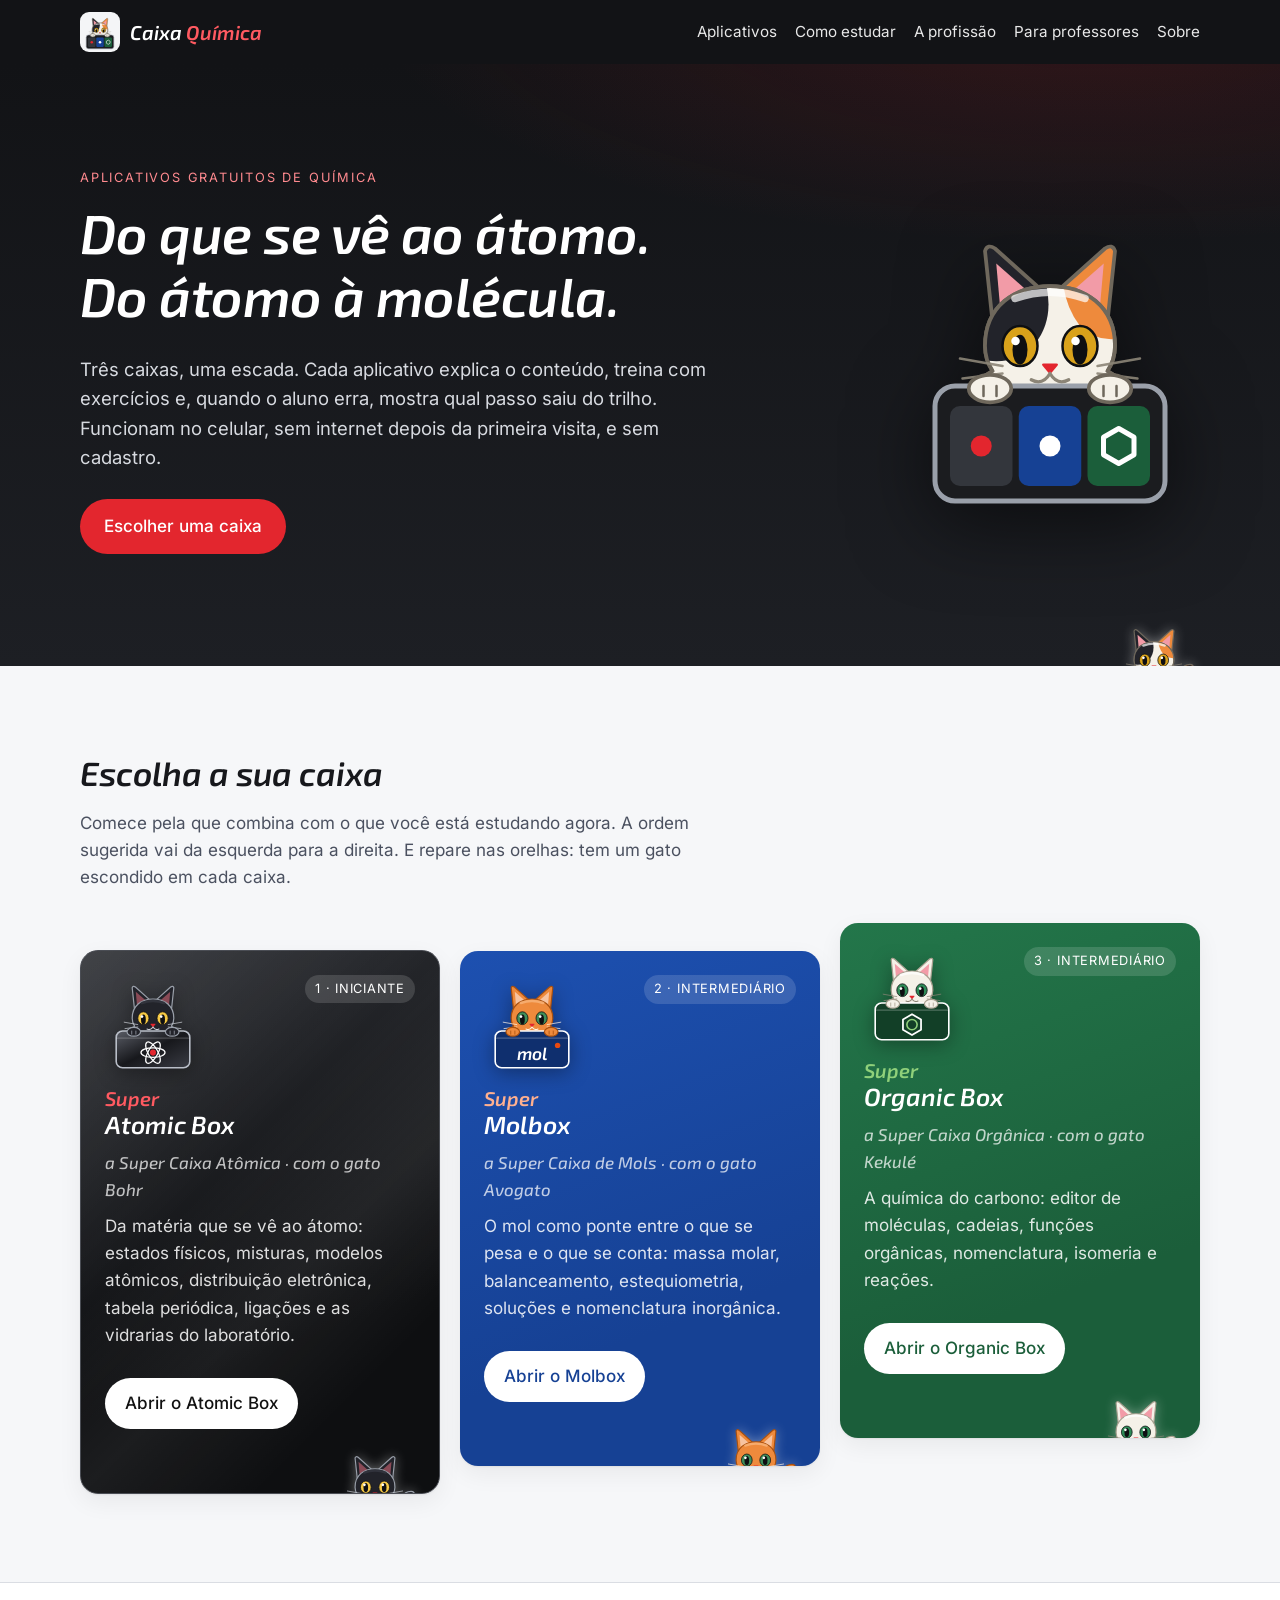
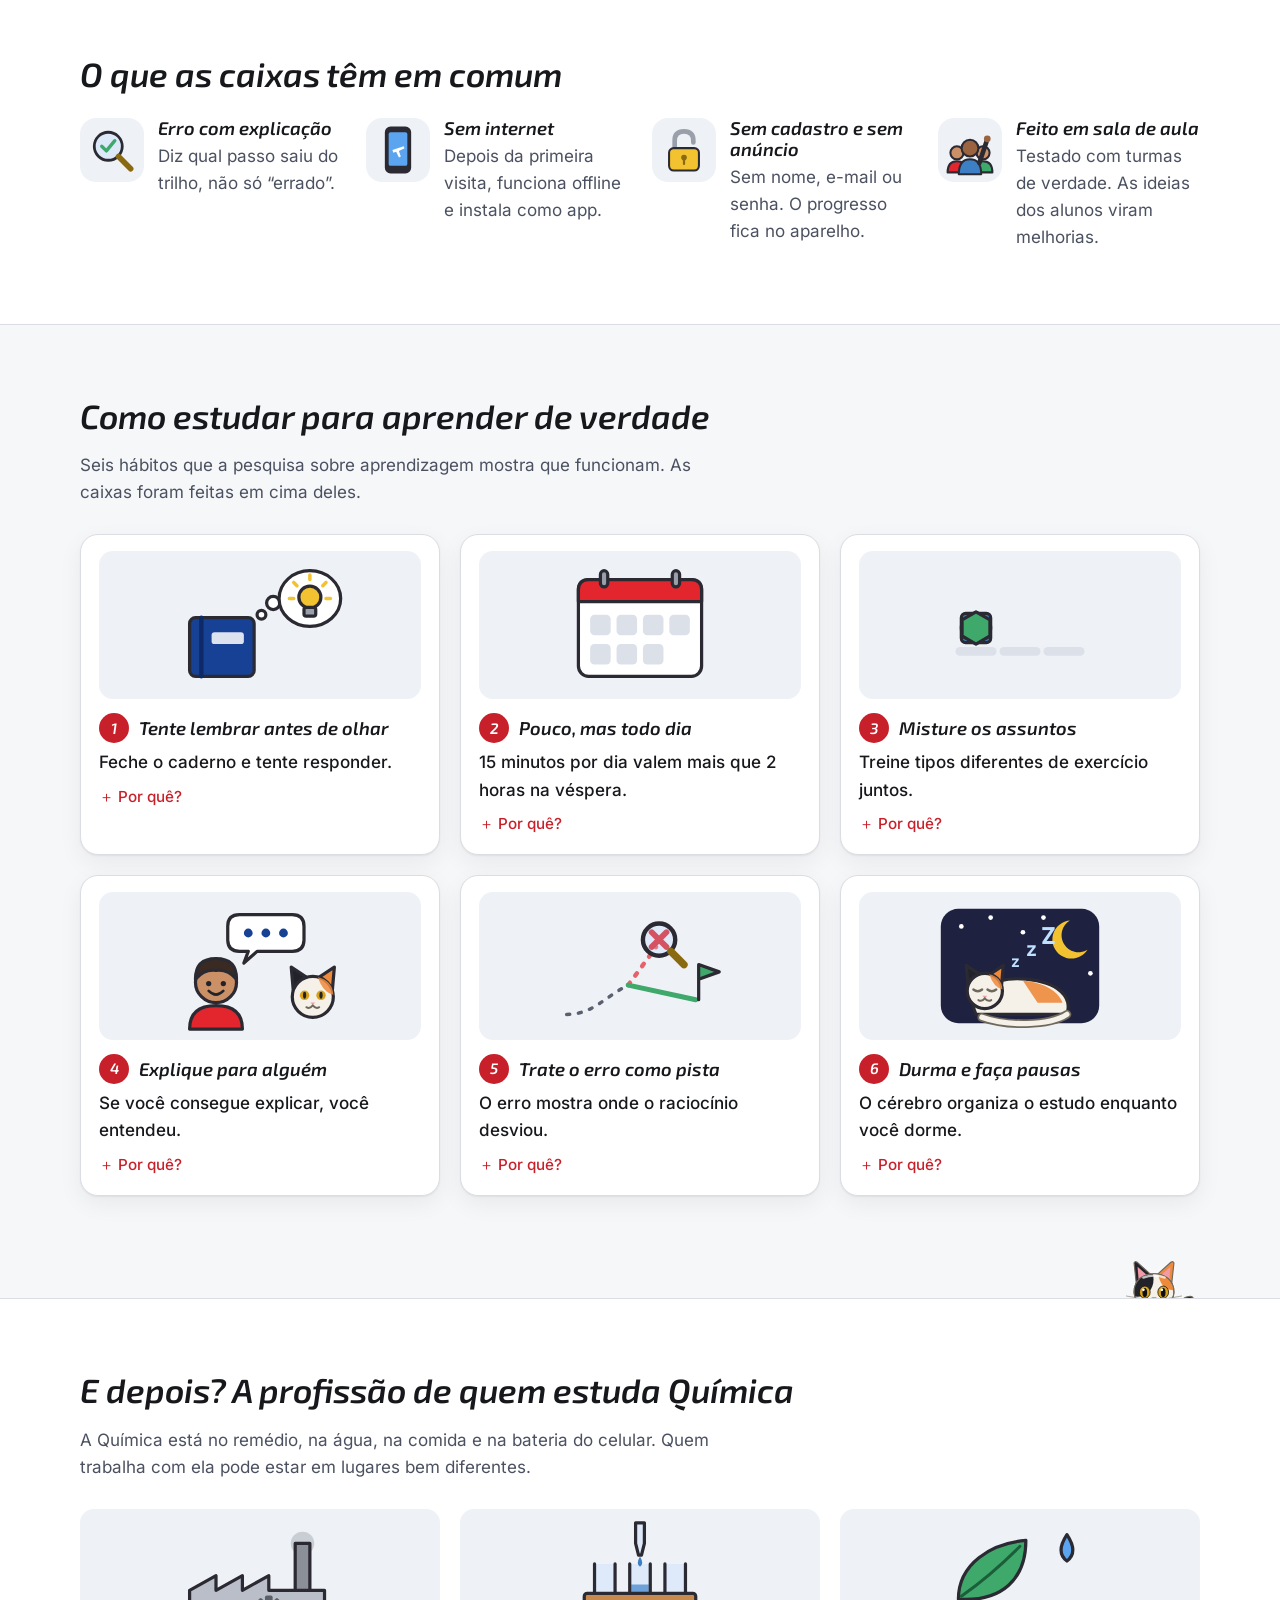
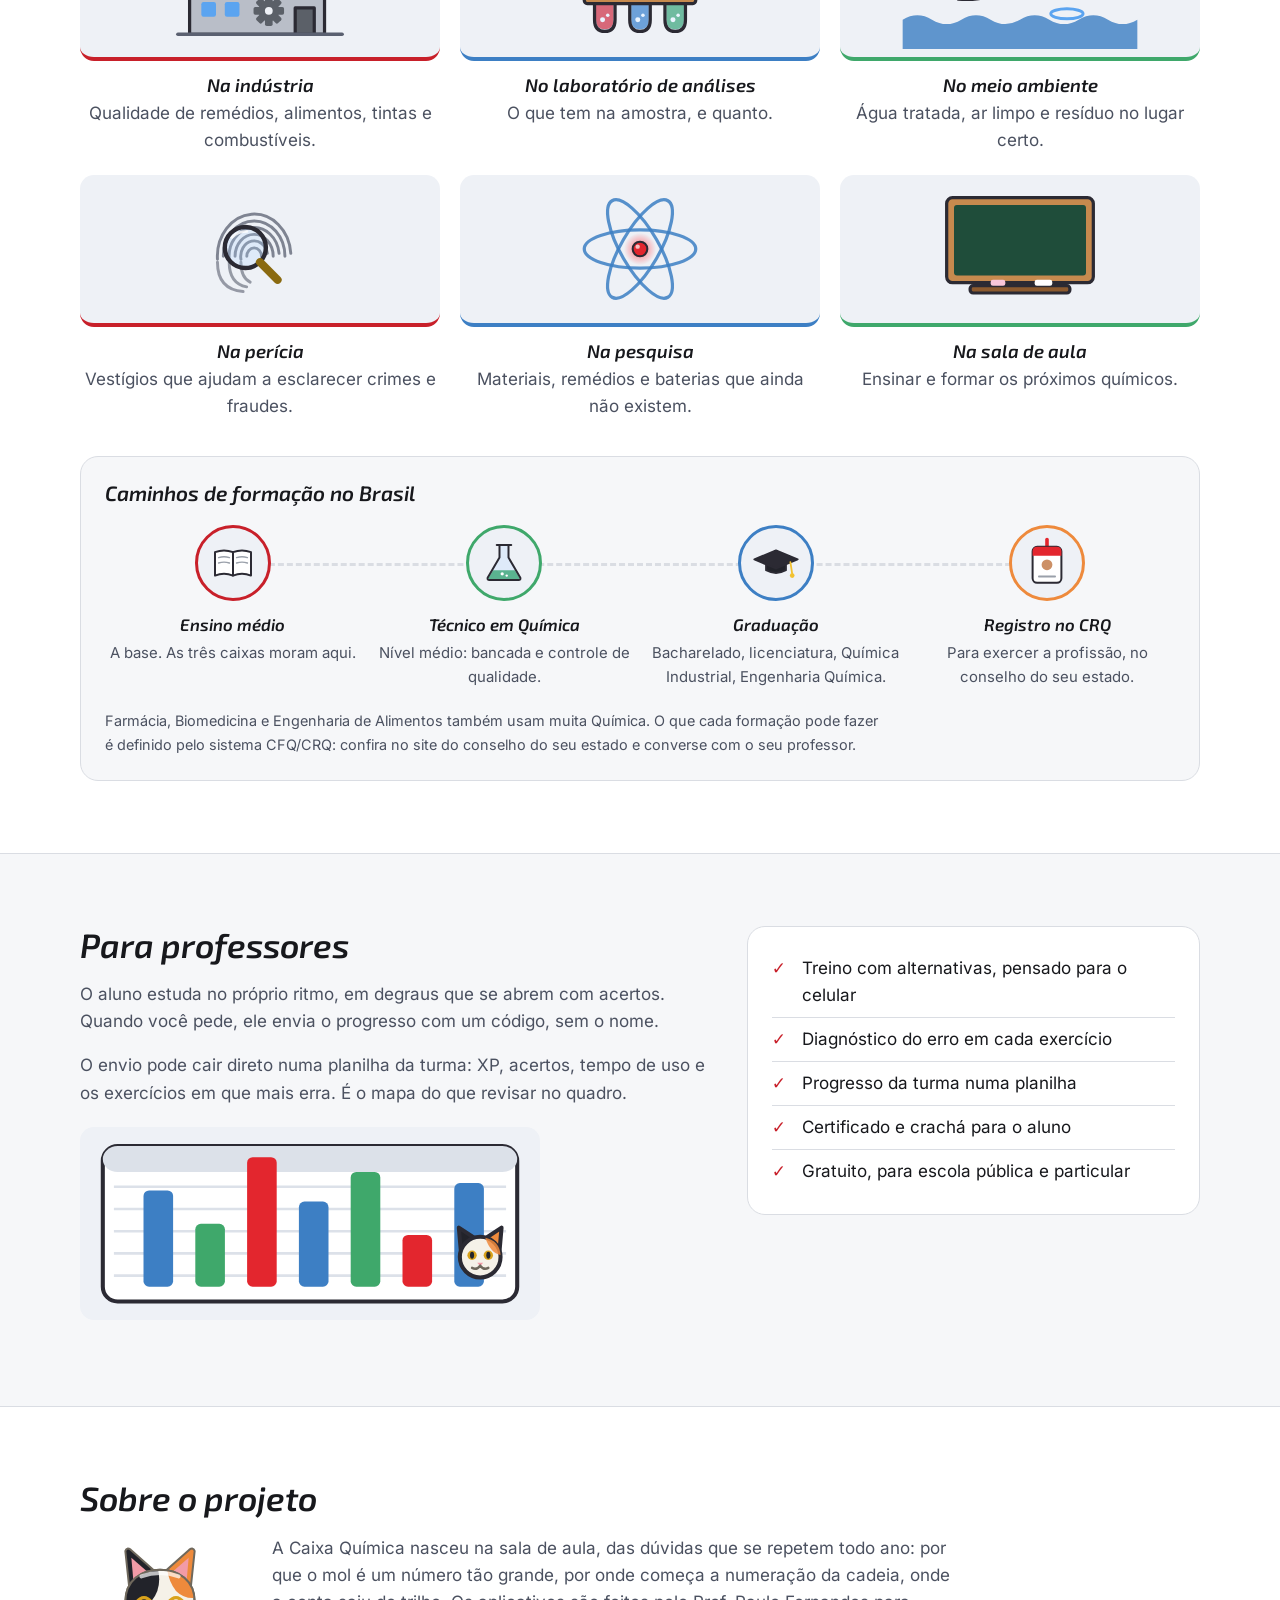
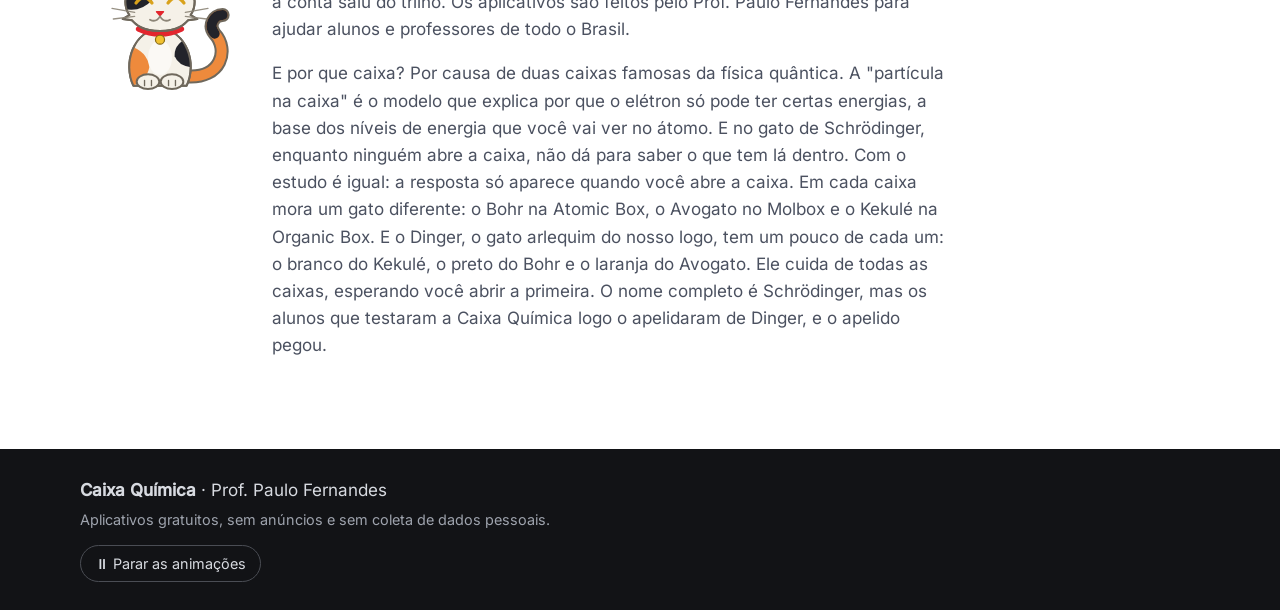
==== index.html @ 78e4b055 "Indexação: endereço canônico em caixaquimica.com.br, robots.txt e sitemap Co-Authored-By: Claude Opu" ====
<!doctype html>
<html lang="pt-BR">
<head>
  <meta charset="utf-8">
  <meta name="viewport" content="width=device-width, initial-scale=1">
  <title>Caixa Química</title>
  <meta name="description" content="Três aplicativos gratuitos para aprender Química, do átomo à molécula. Funcionam no celular, sem internet e sem cadastro.">
<link rel="canonical" href="https://caixaquimica.com.br/">
  <meta name="theme-color" content="#121316">
  <meta property="og:title" content="Caixa Química">
  <meta property="og:description" content="Três aplicativos gratuitos para aprender Química, do átomo à molécula. Funcionam no celular, sem internet e sem cadastro.">
  <meta property="og:type" content="website">
  <link rel="icon" href="favicon.svg" type="image/svg+xml">
  <link rel="stylesheet" href="estilo.css">
</head>
<body>
  <a class="pular-para" href="#caixas">Pular para os aplicativos</a>

  <header class="topo">
    <div class="largura topo-linha">
      <a class="marca" href="./" aria-label="Caixa Química, início">
        <img src="marca/caixaquimica.svg" alt="" width="40" height="40">
        <span>Caixa <span class="marca-super">Química</span></span>
      </a>
      <nav aria-label="Seções">
        <a href="#caixas">Aplicativos</a>
        <a href="#estudar">Como estudar</a>
        <a href="#profissao">A profissão</a>
        <a href="#professores">Para professores</a>
        <a href="#sobre">Sobre</a>
      </nav>
    </div>
  </header>

  <main>
    <section class="abertura" data-esconderijo="schrodinger" data-onde="direita">
      <div class="largura abertura-grade">
        <div>
        <p class="sobretitulo">Aplicativos gratuitos de Química</p>
        <h1>Do que se vê ao átomo.<br>Do átomo à molécula.</h1>
        <p class="lead">Três caixas, uma escada. Cada aplicativo explica o conteúdo, treina com exercícios e, quando o aluno erra, mostra qual passo saiu do trilho. Funcionam no celular, sem internet depois da primeira visita, e sem cadastro.</p>
        <a class="botao-principal" href="#caixas">Escolher uma caixa</a>
        </div>
        <img class="abertura-gato" data-gato="schrodinger" src="marca/caixaquimica.svg" alt="Dinger, o gato arlequim, espiando de dentro da Caixa Química" width="300" height="300">
      </div>
    </section>

    <section id="caixas" class="caixas" aria-labelledby="titulo-caixas">
      <div class="largura">
        <h2 id="titulo-caixas">Escolha a sua caixa</h2>
        <p class="ajuda-secao">Comece pela que combina com o que você está estudando agora. A ordem sugerida vai da esquerda para a direita. E repare nas orelhas: tem um gato escondido em cada caixa.</p>
        <ol class="escada">
          <li class="caixa caixa-atomic" data-esconderijo="bohr">
            <div class="caixa-cabeca">
              <img data-gato="bohr" src="marca/gato-atomic.svg" alt="Bohr, o gato preto da Atomic Box" width="88" height="88">
              <span class="degrau">1 · Iniciante</span>
            </div>
            <h3><span class="caixa-super">Super</span> Atomic Box</h3>
            <p class="caixa-pt">a Super Caixa Atômica · com o gato Bohr</p>
            <p>Da matéria que se vê ao átomo: estados físicos, misturas, modelos atômicos, distribuição eletrônica, tabela periódica, ligações e as vidrarias do laboratório.</p>
            <a class="botao-caixa" href="/atomicbox/">Abrir o Atomic Box</a>
          </li>
          <li class="caixa caixa-molbox" data-esconderijo="avogato">
            <div class="caixa-cabeca">
              <img data-gato="avogato" src="marca/gato-molbox.svg" alt="Avogato, o gato laranja do Molbox" width="88" height="88">
              <span class="degrau">2 · Intermediário</span>
            </div>
            <h3><span class="caixa-super">Super</span> Molbox</h3>
            <p class="caixa-pt">a Super Caixa de Mols · com o gato Avogato</p>
            <p>O mol como ponte entre o que se pesa e o que se conta: massa molar, balanceamento, estequiometria, soluções e nomenclatura inorgânica.</p>
            <a class="botao-caixa" href="/molbox/">Abrir o Molbox</a>
          </li>
          <li class="caixa caixa-organic" data-esconderijo="kekule">
            <div class="caixa-cabeca">
              <img data-gato="kekule" src="marca/gato-organic.svg" alt="Kekulé, o gato branco da Organic Box" width="88" height="88">
              <span class="degrau">3 · Intermediário</span>
            </div>
            <h3><span class="caixa-super">Super</span> Organic Box</h3>
            <p class="caixa-pt">a Super Caixa Orgânica · com o gato Kekulé</p>
            <p>A química do carbono: editor de moléculas, cadeias, funções orgânicas, nomenclatura, isomeria e reações.</p>
            <a class="botao-caixa" href="/organicbox/">Abrir o Organic Box</a>
          </li>
        </ol>
      </div>
    </section>

    <section class="diferenca" aria-labelledby="titulo-diferenca">
      <div class="largura">
        <h2 id="titulo-diferenca">O que as caixas têm em comum</h2>
        <ul class="grade-pontos">
          <li class="revelar">
            <div class="icone" data-ilustracao="pista"></div>
            <div><h3>Erro com explicação</h3><p>Diz qual passo saiu do trilho, não só “errado”.</p></div>
          </li>
          <li class="revelar">
            <div class="icone" data-ilustracao="offline"></div>
            <div><h3>Sem internet</h3><p>Depois da primeira visita, funciona offline e instala como app.</p></div>
          </li>
          <li class="revelar">
            <div class="icone" data-ilustracao="cadeado"></div>
            <div><h3>Sem cadastro e sem anúncio</h3><p>Sem nome, e-mail ou senha. O progresso fica no aparelho.</p></div>
          </li>
          <li class="revelar">
            <div class="icone" data-ilustracao="turma"></div>
            <div><h3>Feito em sala de aula</h3><p>Testado com turmas de verdade. As ideias dos alunos viram melhorias.</p></div>
          </li>
        </ul>
      </div>
    </section>

    <section id="estudar" class="estudar" aria-labelledby="titulo-estudar" data-esconderijo="schrodinger">
      <div class="largura">
        <h2 id="titulo-estudar">Como estudar para aprender de verdade</h2>
        <p class="ajuda-secao">Seis hábitos que a pesquisa sobre aprendizagem mostra que funcionam. As caixas foram feitas em cima deles.</p>
        <ol class="grade-habitos">
          <li class="habito revelar">
            <div class="ilustracao" data-ilustracao="lembrar"></div>
            <h3><span class="num" aria-hidden="true">1</span> Tente lembrar antes de olhar</h3>
            <p class="resumo">Feche o caderno e tente responder.</p>
            <details><summary>Por quê?</summary><p>Tentar lembrar fixa mais do que reler ou grifar. Errar nessa hora faz parte: é o cérebro procurando o caminho. Por isso o Treino pergunta primeiro e explica depois.</p></details>
          </li>
          <li class="habito revelar">
            <div class="ilustracao" data-ilustracao="dia"></div>
            <h3><span class="num" aria-hidden="true">2</span> Pouco, mas todo dia</h3>
            <p class="resumo">15 minutos por dia valem mais que 2 horas na véspera.</p>
            <details><summary>Por quê?</summary><p>O que você revê depois de alguns dias, quando já estava quase esquecendo, fica guardado por muito mais tempo do que o que você estudou tudo de uma vez.</p></details>
          </li>
          <li class="habito revelar">
            <div class="ilustracao" data-ilustracao="misture"></div>
            <h3><span class="num" aria-hidden="true">3</span> Misture os assuntos</h3>
            <p class="resumo">Treine tipos diferentes de exercício juntos.</p>
            <details><summary>Por quê?</summary><p>Vinte exercícios iguais dão a sensação de que você aprendeu. Misturar dá mais trabalho e ensina o principal: reconhecer qual ferramenta usar em cada problema.</p></details>
          </li>
          <li class="habito revelar">
            <div class="ilustracao" data-ilustracao="explique"></div>
            <h3><span class="num" aria-hidden="true">4</span> Explique para alguém</h3>
            <p class="resumo">Se você consegue explicar, você entendeu.</p>
            <details><summary>Por quê?</summary><p>Explique para um colega (ou para o gato) com as suas palavras. Se travar no meio, achou exatamente o ponto que falta estudar.</p></details>
          </li>
          <li class="habito revelar">
            <div class="ilustracao" data-ilustracao="erro"></div>
            <h3><span class="num" aria-hidden="true">5</span> Trate o erro como pista</h3>
            <p class="resumo">O erro mostra onde o raciocínio desviou.</p>
            <details><summary>Por quê?</summary><p>Vale mais entender um erro do que acertar dez questões fáceis. É por isso que cada caixa diz qual foi o passo trocado.</p></details>
          </li>
          <li class="habito revelar">
            <div class="ilustracao" data-ilustracao="sono"></div>
            <h3><span class="num" aria-hidden="true">6</span> Durma e faça pausas</h3>
            <p class="resumo">O cérebro organiza o estudo enquanto você dorme.</p>
            <details><summary>Por quê?</summary><p>Virar a noite antes da prova costuma atrapalhar mais do que ajudar. Uma pausa curta a cada meia hora de estudo também ajuda.</p></details>
          </li>
        </ol>
      </div>
    </section>

    <section id="profissao" class="profissao" aria-labelledby="titulo-profissao">
      <div class="largura">
        <h2 id="titulo-profissao">E depois? A profissão de quem estuda Química</h2>
        <p class="ajuda-secao">A Química está no remédio, na água, na comida e na bateria do celular. Quem trabalha com ela pode estar em lugares bem diferentes.</p>
        <ul class="grade-profissao">
          <li class="area revelar">
            <div class="ilustracao" data-ilustracao="industria"></div>
            <h3>Na indústria</h3>
            <p>Qualidade de remédios, alimentos, tintas e combustíveis.</p>
          </li>
          <li class="area revelar">
            <div class="ilustracao" data-ilustracao="analises"></div>
            <h3>No laboratório de análises</h3>
            <p>O que tem na amostra, e quanto.</p>
          </li>
          <li class="area revelar">
            <div class="ilustracao" data-ilustracao="ambiente"></div>
            <h3>No meio ambiente</h3>
            <p>Água tratada, ar limpo e resíduo no lugar certo.</p>
          </li>
          <li class="area revelar">
            <div class="ilustracao" data-ilustracao="pericia"></div>
            <h3>Na perícia</h3>
            <p>Vestígios que ajudam a esclarecer crimes e fraudes.</p>
          </li>
          <li class="area revelar">
            <div class="ilustracao" data-ilustracao="pesquisa"></div>
            <h3>Na pesquisa</h3>
            <p>Materiais, remédios e baterias que ainda não existem.</p>
          </li>
          <li class="area revelar">
            <div class="ilustracao" data-ilustracao="aula"></div>
            <h3>Na sala de aula</h3>
            <p>Ensinar e formar os próximos químicos.</p>
          </li>
        </ul>
        <div class="caminhos revelar">
          <h3>Caminhos de formação no Brasil</h3>
          <ol class="trilha-formacao">
          <li class="etapa revelar">
            <div class="icone-redondo" data-ilustracao="livro"></div>
            <h4>Ensino médio</h4>
            <p>A base. As três caixas moram aqui.</p>
          </li>
          <li class="etapa revelar">
            <div class="icone-redondo" data-ilustracao="frasco"></div>
            <h4>Técnico em Química</h4>
            <p>Nível médio: bancada e controle de qualidade.</p>
          </li>
          <li class="etapa revelar">
            <div class="icone-redondo" data-ilustracao="capelo"></div>
            <h4>Graduação</h4>
            <p>Bacharelado, licenciatura, Química Industrial, Engenharia Química.</p>
          </li>
          <li class="etapa revelar">
            <div class="icone-redondo" data-ilustracao="cracha"></div>
            <h4>Registro no CRQ</h4>
            <p>Para exercer a profissão, no conselho do seu estado.</p>
          </li>
          </ol>
          <p class="nota-caminhos">Farmácia, Biomedicina e Engenharia de Alimentos também usam muita Química. O que cada formação pode fazer é definido pelo sistema CFQ/CRQ: confira no site do conselho do seu estado e converse com o seu professor.</p>
        </div>
      </div>
    </section>

    <section id="professores" class="professores" aria-labelledby="titulo-professores">
      <div class="largura duas-colunas">
        <div>
          <h2 id="titulo-professores">Para professores</h2>
          <p>O aluno estuda no próprio ritmo, em degraus que se abrem com acertos. Quando você pede, ele envia o progresso com um código, sem o nome.</p>
          <p>O envio pode cair direto numa planilha da turma: XP, acertos, tempo de uso e os exercícios em que mais erra. É o mapa do que revisar no quadro.</p>
          <div class="ilustracao ilustracao-larga revelar" data-ilustracao="planilha"></div>
        </div>
        <ul class="lista-check">
          <li>Treino com alternativas, pensado para o celular</li>
          <li>Diagnóstico do erro em cada exercício</li>
          <li>Progresso da turma numa planilha</li>
          <li>Certificado e crachá para o aluno</li>
          <li>Gratuito, para escola pública e particular</li>
        </ul>
      </div>
    </section>

    <section id="sobre" class="sobre" aria-labelledby="titulo-sobre">
      <div class="largura">
        <h2 id="titulo-sobre">Sobre o projeto</h2>
        <div class="sobre-grade">
          <img class="sobre-gato" data-gato="schrodinger" data-pose="feliz" src="marca/gato-schrodinger.svg" alt="Dinger, o gato arlequim da Caixa Química" width="160" height="160">
          <div>
            <p>A Caixa Química nasceu na sala de aula, das dúvidas que se repetem todo ano: por que o mol é um número tão grande, por onde começa a numeração da cadeia, onde a conta saiu do trilho. Os aplicativos são feitos pelo Prof. Paulo Fernandes para ajudar alunos e professores de todo o Brasil.</p>
            <p>E por que caixa? Por causa de duas caixas famosas da física quântica. A "partícula na caixa" é o modelo que explica por que o elétron só pode ter certas energias, a base dos níveis de energia que você vai ver no átomo. E no gato de Schrödinger, enquanto ninguém abre a caixa, não dá para saber o que tem lá dentro. Com o estudo é igual: a resposta só aparece quando você abre a caixa. Em cada caixa mora um gato diferente: o Bohr na Atomic Box, o Avogato no Molbox e o Kekulé na Organic Box. E o Dinger, o gato arlequim do nosso logo, tem um pouco de cada um: o branco do Kekulé, o preto do Bohr e o laranja do Avogato. Ele cuida de todas as caixas, esperando você abrir a primeira. O nome completo é Schrödinger, mas os alunos que testaram a Caixa Química logo o apelidaram de Dinger, e o apelido pegou.</p>
          </div>
        </div>
        <!-- Quando houver: link do canal no YouTube e a página "Apoie o projeto" (Pix). -->
      </div>
    </section>
  </main>

  <footer class="rodape">
    <div class="largura">
      <p><strong>Caixa Química</strong> · Prof. Paulo Fernandes</p>
      <p class="rodape-fino">Aplicativos gratuitos, sem anúncios e sem coleta de dados pessoais.</p>
      <button type="button" class="botao-movimento" id="botao-movimento" hidden>Parar as animações</button>
    </div>
  </footer>
  <script type="module" src="gatos.js"></script>
  <script type="module" src="ilustracoes.js"></script>
</body>
</html>
---- estilo.css ----
/* Caixa Química — página inicial com as três caixas.
   Cada caixa usa as cores do seu aplicativo; o resto da página é neutro, para as caixas
   aparecerem. Fontes hospedadas aqui mesmo (sem CDN). */

@font-face { font-family: "Exo 2"; font-style: italic; font-weight: 500; font-display: swap; src: url("fontes/exo-2-latin-500-italic.woff2") format("woff2"); }
@font-face { font-family: "Exo 2"; font-style: italic; font-weight: 600; font-display: swap; src: url("fontes/exo-2-latin-600-italic.woff2") format("woff2"); }
@font-face { font-family: "Inter"; font-style: normal; font-weight: 400; font-display: swap; src: url("fontes/inter-latin-400-normal.woff2") format("woff2"); }
@font-face { font-family: "Inter"; font-style: normal; font-weight: 500; font-display: swap; src: url("fontes/inter-latin-500-normal.woff2") format("woff2"); }

:root {
  --fundo: #F6F7F9;
  --superficie: #FFFFFF;
  --texto: #17181C;
  --texto-suave: #4B5160;
  --borda: #DADDE3;
  --destaque: #C8202A;        /* o vermelho do átomo, do Atomic Box */
  --topo: #121316;
  --topo-texto: #FFFFFF;
  --molbox: #164194;
  --molbox-acento: #E84910;
  --organic: #1B5E3A;
  --organic-acento: #8FD07A;
  --raio: 18px;
  --sombra: 0 1px 2px rgba(0, 0, 0, 0.06), 0 8px 24px rgba(0, 0, 0, 0.06);
  color-scheme: light;
}

@media (prefers-color-scheme: dark) {
  :root {
    --fundo: #0E0F12;
    --superficie: #17191D;
    --texto: #F1F2F4;
    --texto-suave: #B3B8C2;
    --borda: #2C2F36;
    --destaque: #FF5A61;
    --sombra: 0 1px 2px rgba(0, 0, 0, 0.4), 0 8px 24px rgba(0, 0, 0, 0.3);
    color-scheme: dark;
  }
}

* { box-sizing: border-box; }
html { scroll-behavior: smooth; }
@media (prefers-reduced-motion: reduce) { html { scroll-behavior: auto; } }
body {
  margin: 0;
  background: var(--fundo);
  color: var(--texto);
  font: 400 1.0625rem/1.6 Inter, system-ui, -apple-system, "Segoe UI", Roboto, Arial, sans-serif;
}
img { max-width: 100%; height: auto; display: block; }
a { color: inherit; }
h1, h2, h3 { font-family: "Exo 2", Inter, Arial, sans-serif; font-style: italic; font-weight: 600; line-height: 1.15; margin: 0 0 0.5em; }
h1 { font-size: clamp(2rem, 5.5vw, 3.4rem); letter-spacing: -0.01em; }
h2 { font-size: clamp(1.5rem, 3.4vw, 2.1rem); }
h3 { font-size: 1.3rem; }
p { margin: 0 0 1em; }

.largura { width: min(1120px, 100% - 32px); margin-inline: auto; }

.pular-para { position: absolute; left: -999px; top: 8px; background: var(--superficie); color: var(--texto); padding: 8px 12px; border-radius: 8px; z-index: 10; }
.pular-para:focus { left: 8px; }
:focus-visible { outline: 3px solid var(--destaque); outline-offset: 3px; }

/* ---------- topo ---------- */
.topo { background: var(--topo); color: var(--topo-texto); }
.topo-linha { display: flex; align-items: center; justify-content: space-between; gap: 16px; min-height: 64px; flex-wrap: wrap; }
.marca { display: inline-flex; align-items: center; gap: 10px; text-decoration: none; font-family: "Exo 2", Inter, sans-serif; font-style: italic; font-weight: 600; font-size: 1.25rem; }
.marca-super { color: #FF5A61; }
.topo nav { display: flex; gap: 4px 18px; flex-wrap: wrap; }
.topo nav a { text-decoration: none; opacity: 0.9; padding: 8px 0; font-size: 0.95rem; }
.topo nav a:hover { opacity: 1; text-decoration: underline; text-underline-offset: 4px; }
@media (max-width: 560px) { .topo nav { display: none; } }

/* ---------- abertura ---------- */
.abertura {
  background:
    radial-gradient(1200px 400px at 85% -10%, rgba(200, 32, 42, 0.18), transparent 60%),
    linear-gradient(180deg, var(--topo), #1D1F24);
  color: #FFFFFF;
  padding: clamp(48px, 9vw, 104px) 0 clamp(56px, 9vw, 112px);
}
.sobretitulo { text-transform: uppercase; letter-spacing: 0.14em; font-size: 0.8rem; color: #FF8A8F; margin-bottom: 14px; }
.lead { max-width: 640px; font-size: 1.15rem; color: #D7DAE0; }
.botao-principal {
  display: inline-block; margin-top: 8px; padding: 14px 24px; border-radius: 999px;
  background: #E3262E; color: #FFFFFF; text-decoration: none; font-weight: 500;
}
.botao-principal:hover { background: #C8202A; }

/* ---------- as caixas ---------- */
.caixas { padding: clamp(48px, 7vw, 88px) 0; }
.ajuda-secao { color: var(--texto-suave); max-width: 640px; }
.escada { list-style: none; padding: 0; margin: 32px 0 0; display: grid; gap: 20px; grid-template-columns: repeat(3, 1fr); align-items: end; }
@media (max-width: 900px) { .escada { grid-template-columns: 1fr; } }
/* No computador, as caixas sobem como degraus: do iniciante ao intermediário. */
@media (min-width: 901px) {
  .caixa-molbox { margin-bottom: 28px; }
  .caixa-organic { margin-bottom: 56px; }
}

.caixa {
  position: relative; border-radius: var(--raio); padding: 24px; box-shadow: var(--sombra);
  display: flex; flex-direction: column; gap: 4px; min-height: 340px; color: #FFFFFF;
}
.caixa p { color: rgba(255, 255, 255, 0.86); flex: 1; }
.caixa h3 { font-size: 1.55rem; margin-top: 12px; }
.caixa-super { display: block; font-size: 0.8em; }
.caixa-cabeca { display: flex; align-items: flex-start; justify-content: space-between; gap: 12px; }
.caixa-cabeca img { width: 64px; height: 64px; object-fit: contain; filter: drop-shadow(0 4px 10px rgba(0, 0, 0, 0.35)); }
.degrau { font-size: 0.8rem; letter-spacing: 0.06em; text-transform: uppercase; background: rgba(255, 255, 255, 0.14); padding: 4px 10px; border-radius: 999px; white-space: nowrap; }

.caixa-atomic {
  background:
    linear-gradient(135deg, rgba(255, 255, 255, 0.10), transparent 40%, rgba(255, 255, 255, 0.06) 60%, transparent 80%),
    linear-gradient(160deg, #2C2E33, #0E0F11 70%);
  border: 1px solid #4A4D54;
}
.caixa-atomic .caixa-super { color: #FF5A61; }
.caixa-molbox { background: linear-gradient(160deg, #1D50B0, var(--molbox) 70%); }
.caixa-molbox .caixa-super { color: #FFB08F; }
.caixa-organic { background: linear-gradient(160deg, #23764A, var(--organic) 70%); }
.caixa-organic .caixa-super { color: var(--organic-acento); }

.botao-caixa {
  align-self: flex-start; margin-top: 8px; padding: 12px 20px; border-radius: 999px;
  background: #FFFFFF; color: #111; text-decoration: none; font-weight: 500;
}
.caixa-molbox .botao-caixa { color: var(--molbox); }
.caixa-organic .botao-caixa { color: var(--organic); }
.botao-caixa:hover { background: #EEF0F3; }
.caixa .botao-caixa::after { content: ""; position: absolute; inset: 0; border-radius: var(--raio); }  /* a caixa toda é clicável */
.caixa:has(.botao-caixa):hover { transform: translateY(-3px); transition: transform 0.15s ease; }
@media (prefers-reduced-motion: reduce) { .caixa:has(.botao-caixa):hover { transform: none; } }
.selo-breve {
  align-self: flex-start; margin-top: 8px; padding: 10px 18px; border-radius: 999px;
  border: 1px solid #E3262E; color: #FF8A8F; font-weight: 500;
}

/* ---------- pontos em comum ---------- */
.diferenca { padding: clamp(40px, 6vw, 72px) 0; background: var(--superficie); border-block: 1px solid var(--borda); }
.grade-pontos { list-style: none; padding: 0; margin: 24px 0 0; display: grid; gap: 24px; grid-template-columns: repeat(auto-fit, minmax(min(100%, 230px), 1fr)); }
.grade-pontos h3 { font-size: 1.15rem; }
.grade-pontos h3::before { content: ""; display: block; width: 28px; height: 4px; border-radius: 2px; background: var(--destaque); margin-bottom: 12px; }
.grade-pontos p { color: var(--texto-suave); margin: 0; }

/* ---------- professores e sobre ---------- */
.professores, .sobre { padding: clamp(40px, 6vw, 72px) 0; }
.duas-colunas { display: grid; gap: 32px; grid-template-columns: 1.4fr 1fr; align-items: start; }
@media (max-width: 800px) { .duas-colunas { grid-template-columns: 1fr; } }
.professores p, .sobre p { color: var(--texto-suave); max-width: 680px; }
.lista-check { list-style: none; padding: 20px 24px; margin: 0; background: var(--superficie); border: 1px solid var(--borda); border-radius: var(--raio); }
.lista-check li { padding: 8px 0 8px 30px; position: relative; }
.lista-check li + li { border-top: 1px solid var(--borda); }
.lista-check li::before { content: "✓"; position: absolute; left: 0; top: 8px; color: var(--destaque); font-weight: 700; }
.sobre { background: var(--superficie); border-top: 1px solid var(--borda); }

/* ---------- rodapé ---------- */
.rodape { background: var(--topo); color: #D7DAE0; padding: 28px 0; }
.rodape p { margin: 0 0 4px; }
.rodape-fino { font-size: 0.9rem; color: #9EA3AD; }

/* Os símbolos azul e verde ficariam sumidos no cartão da mesma cor: entram numa placa clara. */
/* O gato de cada caixa, grande no alto do cartão. */
.caixa-cabeca img, .caixa-cabeca .gato-desenho { width: 96px; height: 96px; flex: 0 0 auto; filter: drop-shadow(0 4px 10px rgba(0, 0, 0, 0.35)); }
.caixa-pt { flex: 0 0 auto !important; margin: -6px 0 6px; font-family: "Exo 2", Inter, sans-serif; font-style: italic; color: rgba(255, 255, 255, 0.72) !important; }
/* O logo tem uma caixa preta, que sumiria no topo escuro. */
.marca img { background: #F4F5F7; border-radius: 9px; padding: 2px; }

/* Sobre: o gato ao lado da história da caixa. */
.sobre-grade { display: grid; grid-template-columns: 160px 1fr; gap: 32px; align-items: start; }
.sobre-gato { width: 160px; height: 160px; }
@media (max-width: 640px) { .sobre-grade { grid-template-columns: 1fr; } .sobre-gato { width: 120px; height: 120px; } }

/* Abertura: o gato grande ao lado do texto (some no celular, onde o texto vem primeiro). */
.abertura-grade { display: grid; grid-template-columns: 1fr auto; gap: 40px; align-items: center; }
.abertura-gato { width: clamp(200px, 24vw, 300px); height: auto; filter: drop-shadow(0 18px 40px rgba(0, 0, 0, 0.55)); }
@media (max-width: 760px) { .abertura-grade { grid-template-columns: 1fr; } .abertura-gato { display: none; } }

/* ---------- os gatos ---------- */
.gato-desenho { display: block; height: auto; overflow: visible; }
svg.abertura-gato { width: clamp(200px, 24vw, 300px); }
svg.sobre-gato { width: 160px; }
@media (max-width: 640px) { svg.sobre-gato { width: 120px; } }

/* O gato escondido: só as orelhas e os olhos na beira; um toque e ele sobe com uma frase. */
.com-gato { position: relative; overflow: hidden; }
.caixa.com-gato { padding-bottom: 64px; }
.abertura.com-gato { overflow: hidden; }
.esconderijo { position: absolute; bottom: 0; width: 92px; z-index: 3; }
.esconderijo.direita { right: 18px; }
.esconderijo.esquerda { left: max(16px, calc(50% - 560px)); }
.gato-escondido {
  display: block; width: 92px; padding: 0; border: 0; background: none; cursor: pointer;
  transform: translateY(52%); transition: transform 0.35s cubic-bezier(.3, 1.6, .5, 1);
  filter: drop-shadow(0 0 6px rgba(255, 255, 255, 0.35));
}
.gato-escondido:hover { transform: translateY(42%); }
.gato-escondido.aparecendo { transform: translateY(6%); }
.gato-escondido:focus-visible { outline: 3px solid #FFFFFF; outline-offset: 2px; border-radius: 12px; }
.balao-gato {
  position: absolute; bottom: 100px; right: 0; width: min(270px, 72vw); padding: 10px 12px 10px 14px; border-radius: 14px;
  display: flex; align-items: flex-start; gap: 8px;
  background: #FFFFFF; color: #17181C; border: 2px solid #E3262E; font-size: 0.95rem; line-height: 1.4; box-shadow: 0 10px 30px rgba(0, 0, 0, 0.35);
}
.balao-gato[hidden] { display: none; }
.balao-gato > div { flex: 1; }
.esconderijo.esquerda .balao-gato { right: auto; left: 0; }
.gato-voltar {
  flex: 0 0 auto; width: 34px; height: 34px; border-radius: 50%; border: 1px solid #DADDE3; cursor: pointer;
  background: #F6F7F9; color: #C8202A; font: inherit; font-size: 0.85rem; line-height: 1;
}
.gato-voltar:hover { border-color: #C8202A; }

.gato-rabo, .gato-olhos { transform-box: fill-box; }
.gato-rabo { transform-origin: 0% 100%; }
.gato-olhos { transform-origin: 50% 50%; }
/* As animações vêm ligadas para todo mundo; o botão do rodapé desliga (classe sem-movimento). */
.gato-rabo { animation: gato-rabo 3.2s ease-in-out infinite; }
.gato-olhos { animation: gato-piscar 5.5s infinite; }
.caixa-molbox .gato-olhos { animation-delay: -1.8s; }
.caixa-organic .gato-olhos { animation-delay: -3.4s; }
:root.sem-movimento .gato-rabo, :root.sem-movimento .gato-olhos { animation: none; }
:root.sem-movimento .gato-escondido { transition: none; }
.botao-movimento { appearance: none; cursor: pointer; font: inherit; font-size: 0.9rem; margin-top: 10px; padding: 6px 14px; border-radius: 999px; border: 1px solid #4A4D54; background: none; color: #D7DAE0; }
.botao-movimento:hover { border-color: #FFFFFF; color: #FFFFFF; }
@keyframes gato-rabo { 0%, 100% { transform: rotate(-5deg); } 50% { transform: rotate(7deg); } }
@keyframes gato-piscar { 0%, 93%, 100% { transform: scaleY(1); } 96% { transform: scaleY(0.08); } }
.abertura .esconderijo.direita { right: max(16px, calc(50% - 560px)); }
@media (max-width: 760px) { .abertura.com-gato { padding-bottom: 96px; } }
@media (max-width: 760px) { svg.abertura-gato { display: none; } }

/* ---------- ilustrações animadas (ilustracoes.js) ---------- */
:root { --ilu-traco: #2B2A33; --ilu-linha: #5A6070; --ilu-placa: #EEF1F6; --ilu-placa-2: #DCE1E9; --ilu-balao: #FFFFFF; }
@media (prefers-color-scheme: dark) { :root { --ilu-traco: #D7DAE0; --ilu-linha: #B3B8C2; --ilu-placa: #22252B; --ilu-placa-2: #353943; --ilu-balao: #F4F5F7; } }
.ilu { display: block; width: 100%; height: auto; }
.ilu-contorno { stroke: var(--ilu-traco); stroke-linejoin: round; stroke-linecap: round; }
.ilu-linha { fill: none; stroke: var(--ilu-linha); stroke-linecap: round; stroke-linejoin: round; }
.ilu-trilha { stroke-dasharray: 2 6; }
.ilustracao { background: var(--ilu-placa); border-radius: 14px; padding: 8px; margin-bottom: 14px; }
.ilustracao .ilu { max-height: 132px; }
.ilustracao-larga { margin-top: 20px; max-width: 460px; }
.ilustracao-larga .ilu { max-height: none; }

/* As partes que se mexem. transform-box: fill-box faz cada peça girar e crescer no próprio centro. */
.ilu-pop, .ilu-brilha, .ilu-raios, .ilu-roda, .ilu-pula, .ilu-orelha, .ilu-pisca-olho, .ilu-lupa, .ilu-estrela, .ilu-zzz,
.ilu-fumaca, .ilu-gira, .ilu-bolha, .ilu-gota, .ilu-gota-cai, .ilu-anel, .ilu-varre, .ilu-pendulo, .ilu-check-pulsa,
.ilu-aviao, .ilu-abre, .ilu-mao, .ilu-barra { transform-box: fill-box; transform-origin: 50% 50%; }
.ilu-orelha { transform-origin: 80% 100%; }
.ilu-lupa { transform-origin: 30% 30%; }
.ilu-pendulo { transform-origin: 0% 0%; }
.ilu-mao { transform-origin: 0% 100%; }
.ilu-barra { transform-origin: 50% 100%; }
.ilu-abre { transform-origin: 100% 100%; }
.ilu-nucleo-pulsa { transform-box: fill-box; transform-origin: 50% 50%; }
.ilu-escreve { transform-box: view-box; }

.ilu-pop { animation: ilu-pop 4.5s ease-in-out infinite; }
.ilu-pop.p2 { animation-delay: 0.25s; } .ilu-pop.p3 { animation-delay: 0.5s; }
.ilu-brilha { animation: ilu-brilha 4.5s ease-in-out infinite; }
.ilu-raios { animation: ilu-raios 4.5s ease-in-out infinite; }
.ilu-check { stroke-dasharray: 22; stroke-dashoffset: 22; animation: ilu-check 6s ease-out infinite; animation-delay: calc(var(--i) * 0.45s); }
.ilu-roda { animation: ilu-roda 6s ease-in-out infinite; }
.ilu-roda.r1 { animation-delay: -2s; } .ilu-roda.r2 { animation-delay: -4s; }
.ilu-pula { animation: ilu-pula 1.2s ease-in-out infinite; }
.ilu-pula.d1 { animation-delay: 0.15s; } .ilu-pula.d2 { animation-delay: 0.3s; }
.ilu-orelha { animation: ilu-orelha 3s ease-in-out infinite; }
.ilu-pisca-olho { animation: ilu-piscar 5s infinite; }
.ilu-desenha { stroke-dasharray: 52; animation: ilu-desenha 4s ease-in-out infinite; }
.ilu-lupa { animation: ilu-lupa 4s ease-in-out infinite; }
.ilu-estrela { animation: ilu-estrela 2.4s ease-in-out infinite; }
.ilu-estrela.d1 { animation-delay: -0.8s; } .ilu-estrela.d2 { animation-delay: -1.6s; }
.ilu-zzz { animation: ilu-zzz 3s ease-in-out infinite; }
.ilu-zzz.d1 { animation-delay: 0.5s; } .ilu-zzz.d2 { animation-delay: 1s; }
.ilu-fumaca { animation: ilu-fumaca 3s ease-out infinite; }
.ilu-fumaca.d1 { animation-delay: -1s; } .ilu-fumaca.d2 { animation-delay: -2s; }
.ilu-gira { animation: ilu-girar 4s linear infinite; }
.ilu-bolha { animation: ilu-bolha 2s ease-in infinite; }
.ilu-bolha.d1 { animation-delay: -0.7s; } .ilu-bolha.d2 { animation-delay: -1.4s; }
.ilu-gota { animation: ilu-gota 2s ease-in infinite; }
.ilu-gota-cai { animation: ilu-gota-cai 2.6s ease-in infinite; }
.ilu-anel { animation: ilu-anel 2.6s ease-out infinite; }
.ilu-ondas { animation: ilu-ondas 2s linear infinite; }
.ilu-varre { animation: ilu-varre 4s ease-in-out infinite alternate; }
.ilu-ex { animation: ilu-ex 1.3s ease-in-out infinite alternate; }
.ilu-ey { animation: ilu-ey 1.3s ease-in-out infinite alternate; animation-delay: -0.65s; }
.ilu-ex.o1 { animation-duration: 1.7s; } .ilu-ey.o1 { animation-duration: 1.7s; animation-delay: -0.85s; }
.ilu-ex.o2 { animation-duration: 1.05s; } .ilu-ey.o2 { animation-duration: 1.05s; animation-delay: -0.525s; }
.ilu-nucleo-pulsa { animation: ilu-nucleo 1.6s ease-in-out infinite; }
.ilu-escreve { animation: ilu-escreve 5s steps(16, end) infinite; }
.ilu-pendulo { animation: ilu-pendulo 2.4s ease-in-out infinite alternate; }
.ilu-check-pulsa { animation: ilu-brilha 3s ease-in-out infinite; }
.ilu-aviao { animation: ilu-flutua 2.4s ease-in-out infinite alternate; }
.ilu-abre { animation: ilu-abre 3.6s ease-in-out infinite; }
.ilu-mao { animation: ilu-mao 1.6s ease-in-out infinite alternate; }
.ilu-barra { animation: ilu-barra 5s ease-out infinite; animation-delay: calc(var(--i) * 0.15s); }

@keyframes ilu-pop { 0%, 8% { transform: scale(0); opacity: 0; } 16%, 86% { transform: scale(1); opacity: 1; } 94%, 100% { transform: scale(0); opacity: 0; } }
@keyframes ilu-brilha { 0%, 30%, 100% { transform: scale(1); filter: none; } 45%, 75% { transform: scale(1.12); filter: drop-shadow(0 0 5px #F2C230); } }
@keyframes ilu-raios { 0%, 35%, 85%, 100% { opacity: 0; } 45%, 75% { opacity: 1; } }
@keyframes ilu-check { 0% { stroke-dashoffset: 22; } 8%, 70% { stroke-dashoffset: 0; } 78%, 100% { stroke-dashoffset: 22; } }
@keyframes ilu-roda { 0%, 26% { transform: translate(0, 0); } 33%, 59% { transform: translate(30px, 0); } 66%, 92% { transform: translate(60px, 0); } 96% { transform: translate(30px, -26px); } 100% { transform: translate(0, 0); } }
@keyframes ilu-pula { 0%, 100% { transform: translateY(0); } 40% { transform: translateY(-4px); } }
@keyframes ilu-orelha { 0%, 80%, 100% { transform: rotate(0); } 85% { transform: rotate(-14deg); } 90% { transform: rotate(4deg); } }
@keyframes ilu-piscar { 0%, 92%, 100% { transform: scaleY(1); } 96% { transform: scaleY(0.1); } }
@keyframes ilu-desenha { 0%, 30% { stroke-dashoffset: 52; } 65%, 90% { stroke-dashoffset: 0; } 100% { stroke-dashoffset: 52; } }
@keyframes ilu-lupa { 0%, 25%, 100% { transform: rotate(0); } 35% { transform: rotate(-10deg); } 45% { transform: rotate(8deg); } 55% { transform: rotate(0); } }
@keyframes ilu-estrela { 0%, 100% { opacity: 1; transform: scale(1); } 50% { opacity: 0.25; transform: scale(0.6); } }
@keyframes ilu-zzz { 0% { opacity: 0; transform: translate(0, 6px); } 40% { opacity: 1; } 100% { opacity: 0; transform: translate(5px, -10px); } }
@keyframes ilu-fumaca { 0% { opacity: 0.8; transform: translate(0, 0) scale(0.6); } 100% { opacity: 0; transform: translate(10px, -16px) scale(1.4); } }
@keyframes ilu-girar { to { transform: rotate(360deg); } }
@keyframes ilu-ex { from { transform: translateX(-38px); } to { transform: translateX(38px); } }
@keyframes ilu-ey { from { transform: translateY(-13px); } to { transform: translateY(13px); } }
@keyframes ilu-nucleo { 0%, 100% { transform: scale(1); } 50% { transform: scale(1.35); } }
@keyframes ilu-bolha { 0% { opacity: 0; transform: translateY(0); } 25% { opacity: 1; } 100% { opacity: 0; transform: translateY(-16px); } }
@keyframes ilu-gota { 0%, 30% { opacity: 0; transform: translateY(0); } 40% { opacity: 1; } 85% { opacity: 1; transform: translateY(14px); } 100% { opacity: 0; transform: translateY(16px); } }
@keyframes ilu-gota-cai { 0% { opacity: 0; transform: translateY(0); } 15% { opacity: 1; } 65% { opacity: 1; transform: translateY(38px); } 70%, 100% { opacity: 0; transform: translateY(40px); } }
@keyframes ilu-anel { 0%, 64% { opacity: 0; transform: scale(0.2); } 70% { opacity: 1; transform: scale(0.5); } 100% { opacity: 0; transform: scale(1.6); } }
@keyframes ilu-ondas { from { transform: translateX(0); } to { transform: translateX(20px); } }
@keyframes ilu-varre { from { transform: translate(-6px, -4px); } to { transform: translate(14px, 8px); } }
@keyframes ilu-escreve { 0% { transform: translateX(0); } 60%, 90% { transform: translateX(92px); } 100% { transform: translateX(0); } }
@keyframes ilu-pendulo { from { transform: rotate(-8deg); } to { transform: rotate(10deg); } }
@keyframes ilu-flutua { from { transform: translate(-2px, 2px); } to { transform: translate(2px, -2px); } }
@keyframes ilu-abre { 0%, 30% { transform: translateY(0); } 50%, 80% { transform: translateY(-5px); } 100% { transform: translateY(0); } }
@keyframes ilu-mao { from { transform: rotate(-6deg); } to { transform: rotate(8deg); } }
@keyframes ilu-barra { 0% { transform: scaleY(0.05); } 30%, 85% { transform: scaleY(1); } 100% { transform: scaleY(0.05); } }

/* Os cartões entram suavemente quando chegam na tela. */
:root.com-revelar .revelar { opacity: 0; transform: translateY(18px); transition: opacity 0.6s ease, transform 0.6s ease; }
:root.com-revelar .revelar.na-tela { opacity: 1; transform: none; }
.grade-habitos .revelar:nth-child(3n+2), .grade-profissao .revelar:nth-child(3n+2) { transition-delay: 0.1s; }
.grade-habitos .revelar:nth-child(3n), .grade-profissao .revelar:nth-child(3n) { transition-delay: 0.2s; }

/* Com as animações paradas (botão do rodapé), tudo fica no lugar e visível. */
:root.sem-movimento [class^="ilu-"], :root.sem-movimento [class*=" ilu-"] { animation: none !important; }
:root.sem-movimento .ilu-check { stroke-dashoffset: 0; }
:root.sem-movimento .ilu-roda.r1 { transform: translate(30px, 0); } :root.sem-movimento .ilu-roda.r2 { transform: translate(60px, 0); }
:root.sem-movimento .ilu-escreve { transform: translateX(92px); }
/* Parados, os elétrons ficam espalhados pelas órbitas (e não empilhados no núcleo). */
:root.sem-movimento .ilu-ex.o0 { transform: translateX(38px); } :root.sem-movimento .ilu-ex.o1 { transform: translateX(-28px); } :root.sem-movimento .ilu-ey.o1 { transform: translateY(9px); }
:root.sem-movimento .ilu-ex.o2 { transform: translateX(-18px); } :root.sem-movimento .ilu-ey.o2 { transform: translateY(-11px); }
:root.sem-movimento .ilu-gota, :root.sem-movimento .ilu-gota-cai, :root.sem-movimento .ilu-anel, :root.sem-movimento .ilu-fumaca, :root.sem-movimento .ilu-bolha, :root.sem-movimento .ilu-zzz { opacity: 0.9; }
:root.sem-movimento .revelar { opacity: 1 !important; transform: none !important; transition: none !important; }

/* ---------- o que as caixas têm em comum ---------- */
.grade-pontos li { display: flex; gap: 14px; align-items: flex-start; }
.grade-pontos .icone { flex: 0 0 64px; width: 64px; height: 64px; border-radius: 16px; background: var(--ilu-placa); padding: 4px; }
.grade-pontos h3::before { display: none; }
.grade-pontos h3 { margin-bottom: 4px; }

/* ---------- como estudar ---------- */
.estudar, .profissao { padding: clamp(40px, 6vw, 72px) 0; }
.estudar.com-gato { padding-bottom: clamp(72px, 8vw, 104px); }
.estudar .esconderijo.direita { right: max(16px, calc(50% - 560px)); }
.grade-habitos, .grade-profissao { list-style: none; padding: 0; margin: 28px 0 0; display: grid; gap: 20px; grid-template-columns: repeat(auto-fill, minmax(min(100%, 300px), 1fr)); }
.habito { background: var(--superficie); border: 1px solid var(--borda); border-radius: var(--raio); padding: 16px 18px 18px; box-shadow: var(--sombra); }
.habito h3 { display: flex; align-items: center; gap: 10px; font-size: 1.15rem; margin-bottom: 6px; }
.habito .num { flex: 0 0 auto; width: 30px; height: 30px; border-radius: 50%; display: grid; place-items: center; background: var(--destaque); color: #FFFFFF; font-size: 0.95rem; }
@media (prefers-color-scheme: dark) { .habito .num { color: #17181C; } }
.habito .resumo { color: var(--texto); font-weight: 500; margin: 0; }
.habito details { margin-top: 8px; }
.habito summary { cursor: pointer; color: var(--destaque); font-weight: 500; font-size: 0.95rem; width: fit-content; list-style: none; }
.habito summary::-webkit-details-marker { display: none; }
.habito summary::before { content: "＋ "; }
.habito details[open] summary::before { content: "－ "; }
.habito details p { color: var(--texto-suave); margin: 6px 0 0; font-size: 0.97rem; }

/* ---------- a profissão ---------- */
.profissao { background: var(--superficie); border-block: 1px solid var(--borda); }
.area { text-align: center; }
.area .ilustracao { border-bottom: 4px solid var(--destaque); }
.area:nth-child(3n+2) .ilustracao { border-color: #3D7FC4; }
.area:nth-child(3n) .ilustracao { border-color: #3FA86B; }
.area h3 { font-size: 1.15rem; margin-bottom: 4px; }
.area p { color: var(--texto-suave); margin: 0; }
.caminhos { margin-top: 36px; background: var(--fundo); border: 1px solid var(--borda); border-radius: var(--raio); padding: 24px; }
.trilha-formacao { list-style: none; padding: 0; margin: 20px 0; display: grid; gap: 16px; grid-template-columns: repeat(4, 1fr); position: relative; }
.trilha-formacao::before { content: ""; position: absolute; left: 12%; right: 12%; top: 38px; border-top: 3px dashed var(--borda); z-index: 0; }
.etapa { text-align: center; position: relative; z-index: 1; }
.icone-redondo { width: 76px; height: 76px; margin: 0 auto 10px; border-radius: 50%; background: var(--ilu-placa); border: 3px solid var(--destaque); padding: 8px; }
.etapa:nth-child(2) .icone-redondo { border-color: #3FA86B; }
.etapa:nth-child(3) .icone-redondo { border-color: #3D7FC4; }
.etapa:nth-child(4) .icone-redondo { border-color: #EE8A3C; }
.etapa h4 { font-family: "Exo 2", Inter, sans-serif; font-style: italic; font-weight: 600; font-size: 1.05rem; margin: 0 0 4px; }
.etapa p { color: var(--texto-suave); font-size: 0.93rem; margin: 0; }
@media (max-width: 760px) {
  .trilha-formacao { grid-template-columns: 1fr; }
  .trilha-formacao::before { left: 38px; right: auto; top: 20px; bottom: 20px; border-top: 0; border-left: 3px dashed var(--borda); }
  .etapa { display: grid; grid-template-columns: 76px 1fr; column-gap: 14px; text-align: left; align-items: center; }
  .etapa .icone-redondo { grid-row: span 2; margin: 0; }
}
.caminhos .nota-caminhos { font-size: 0.9rem; color: var(--texto-suave); margin: 0; max-width: 780px; }
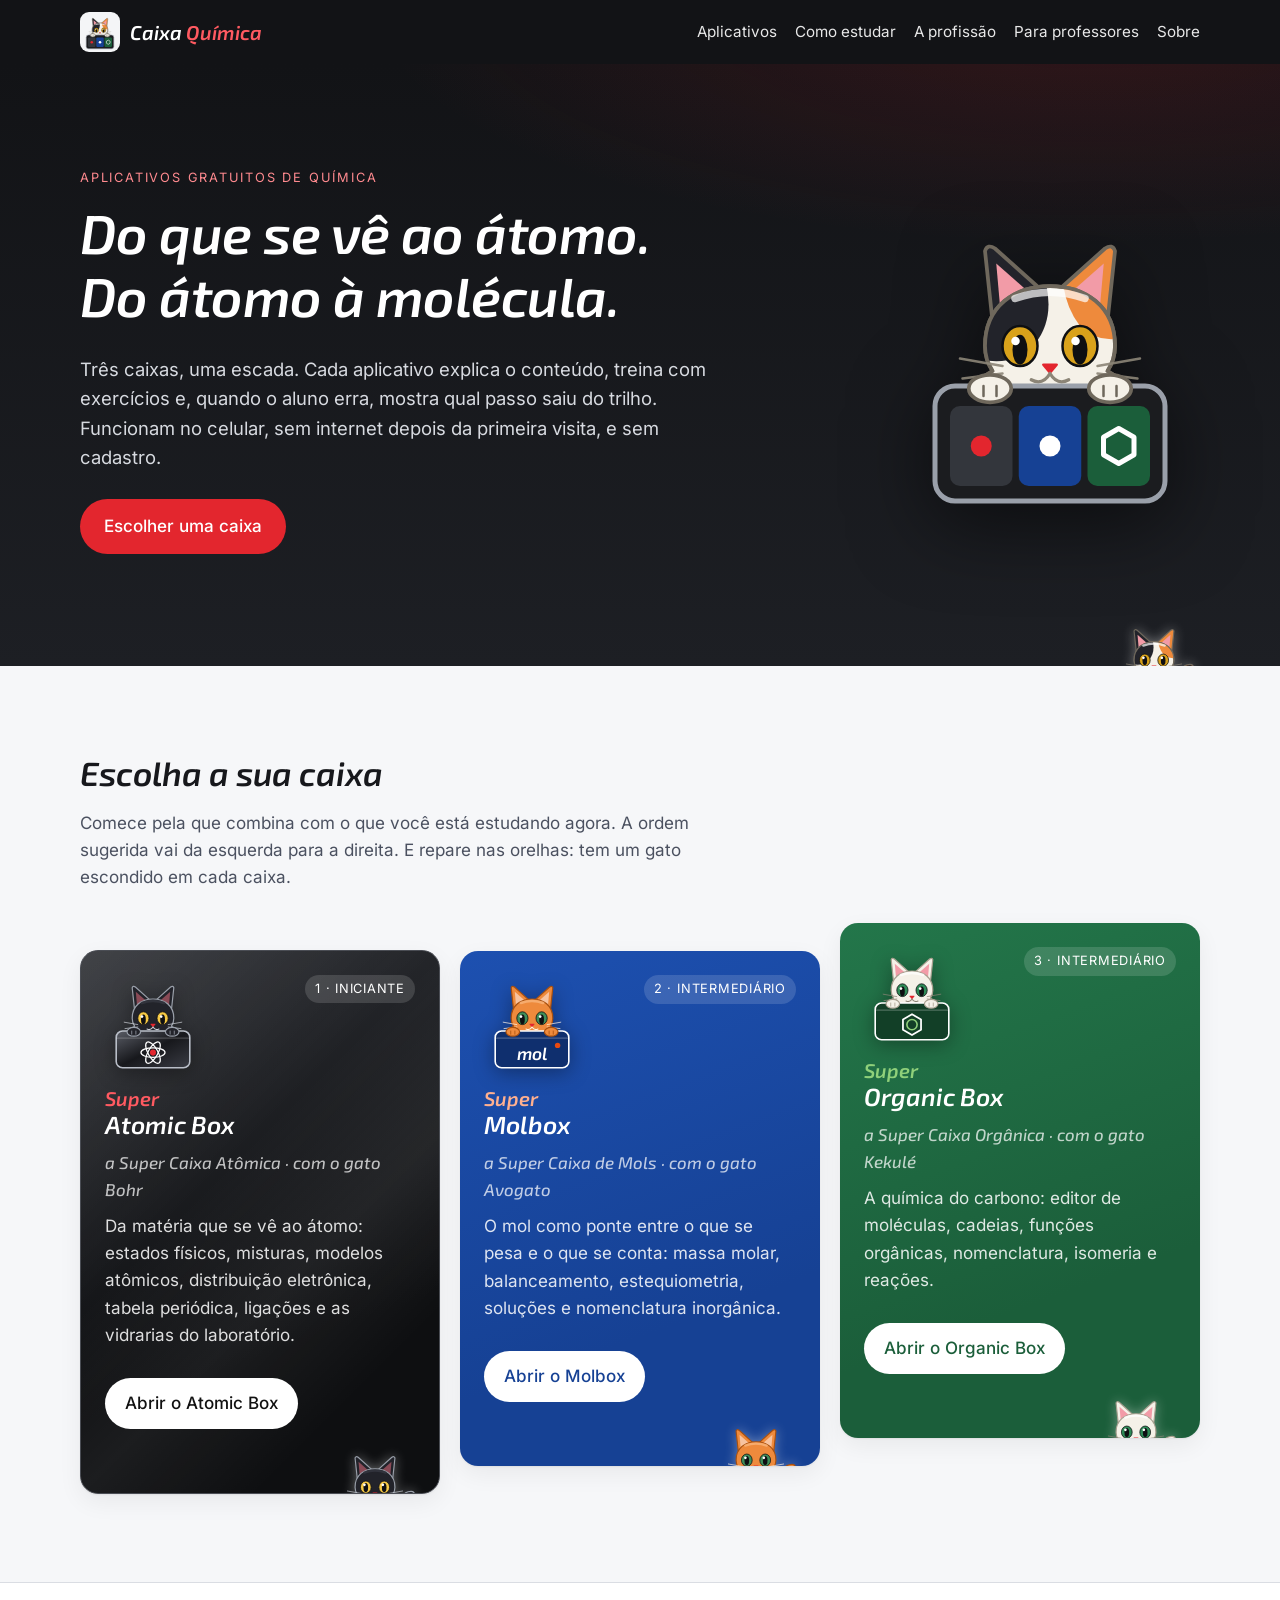
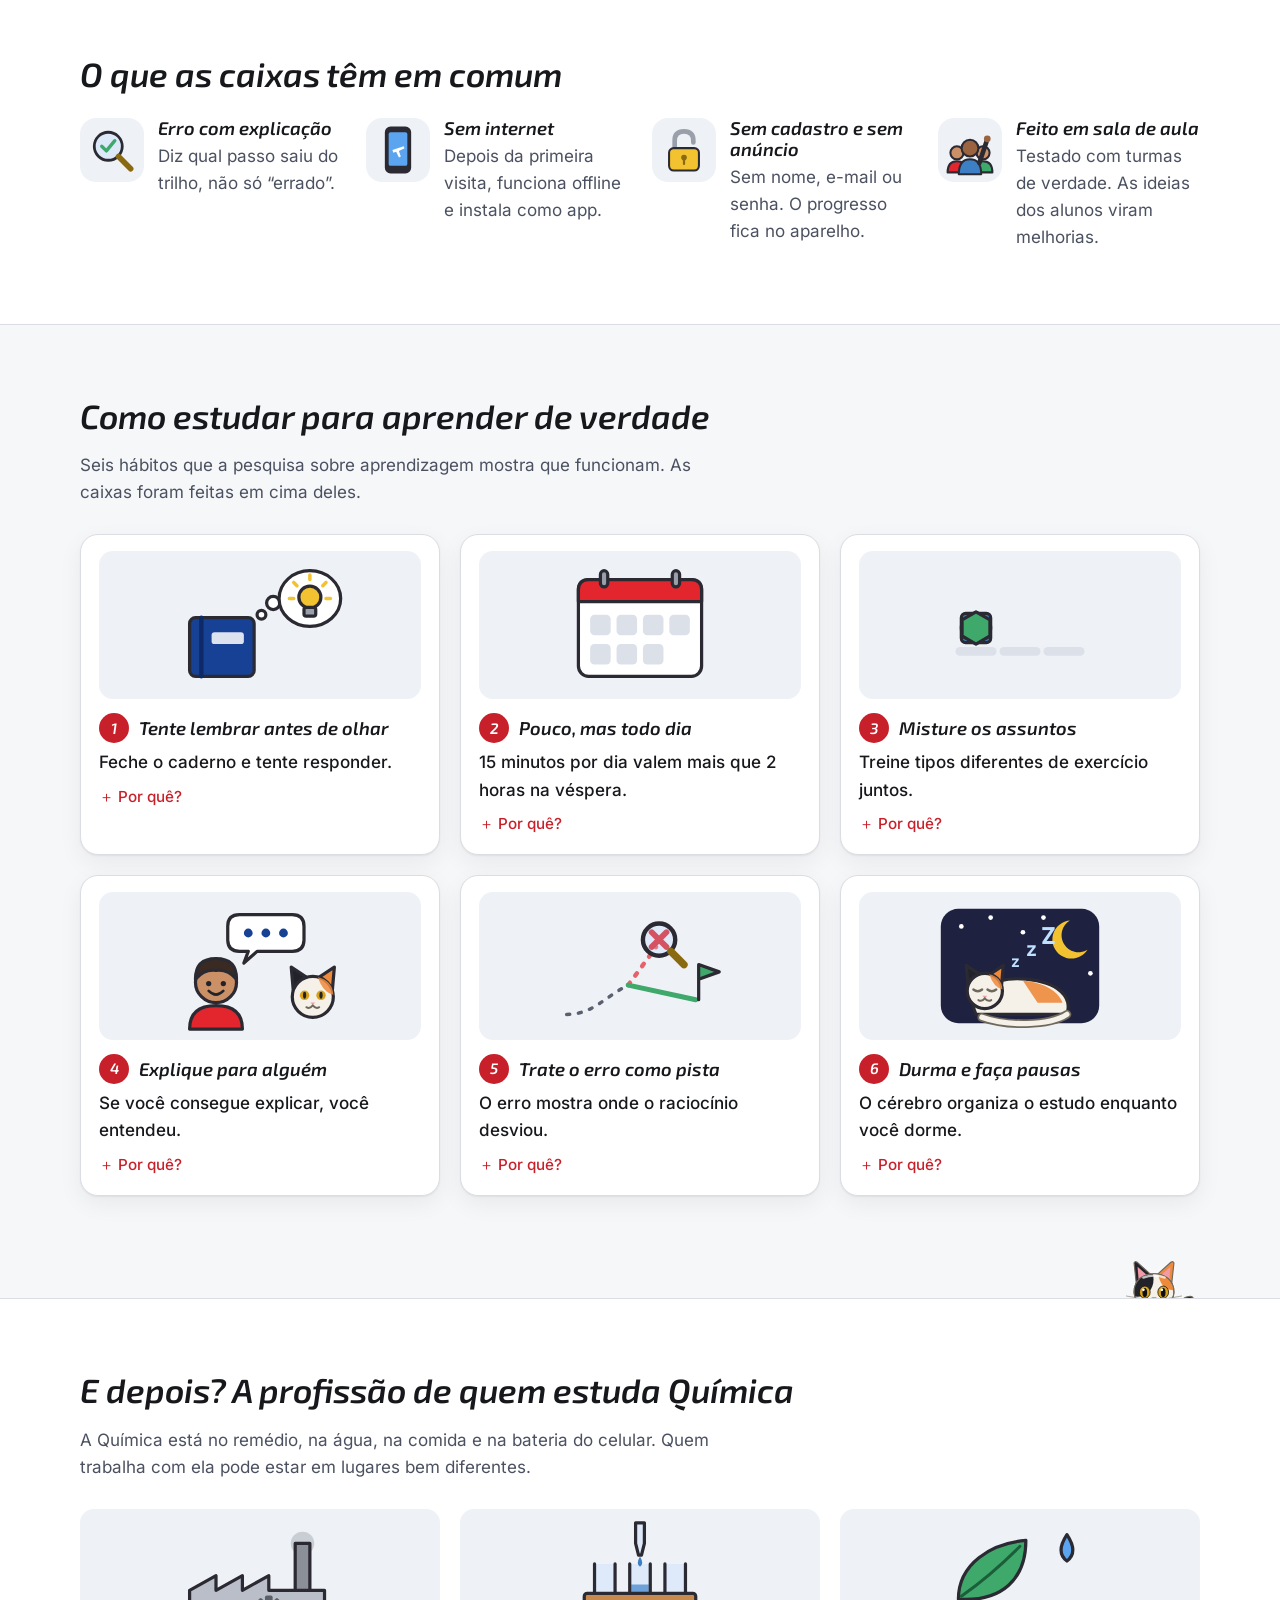
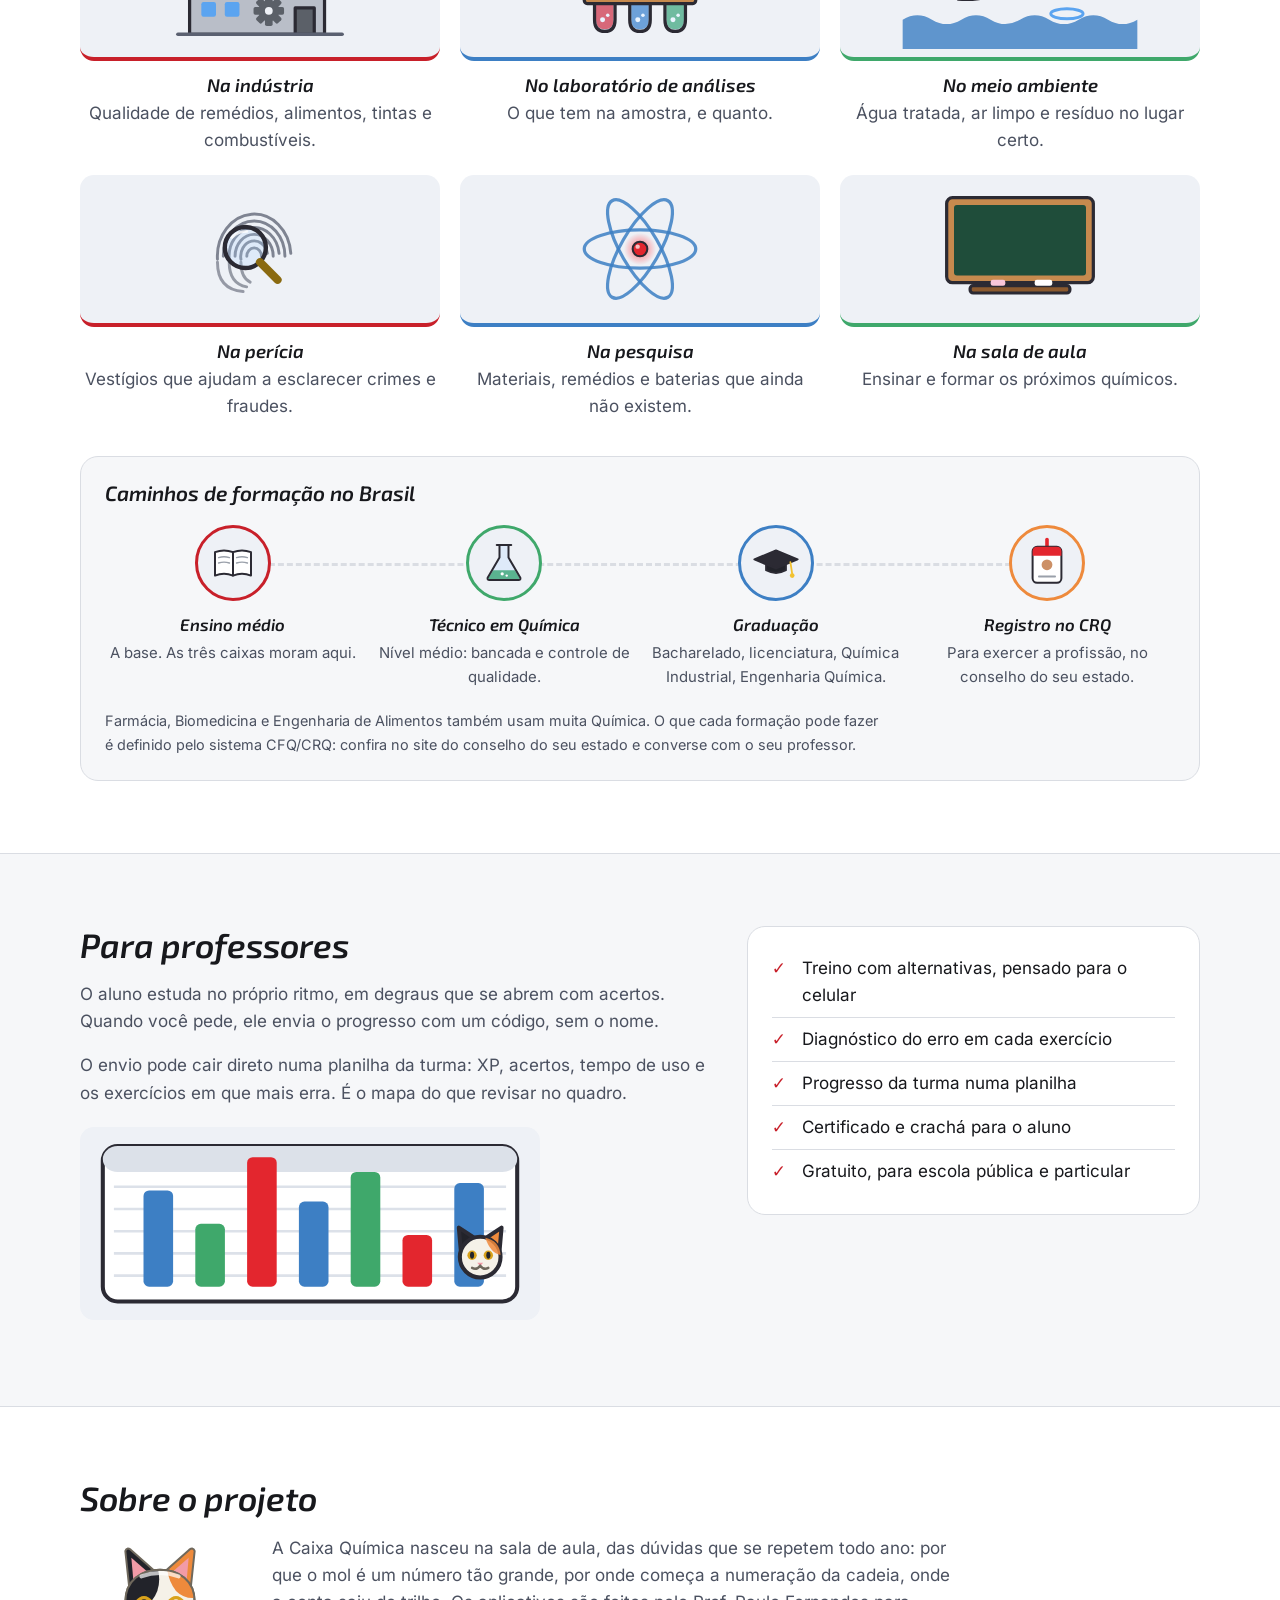
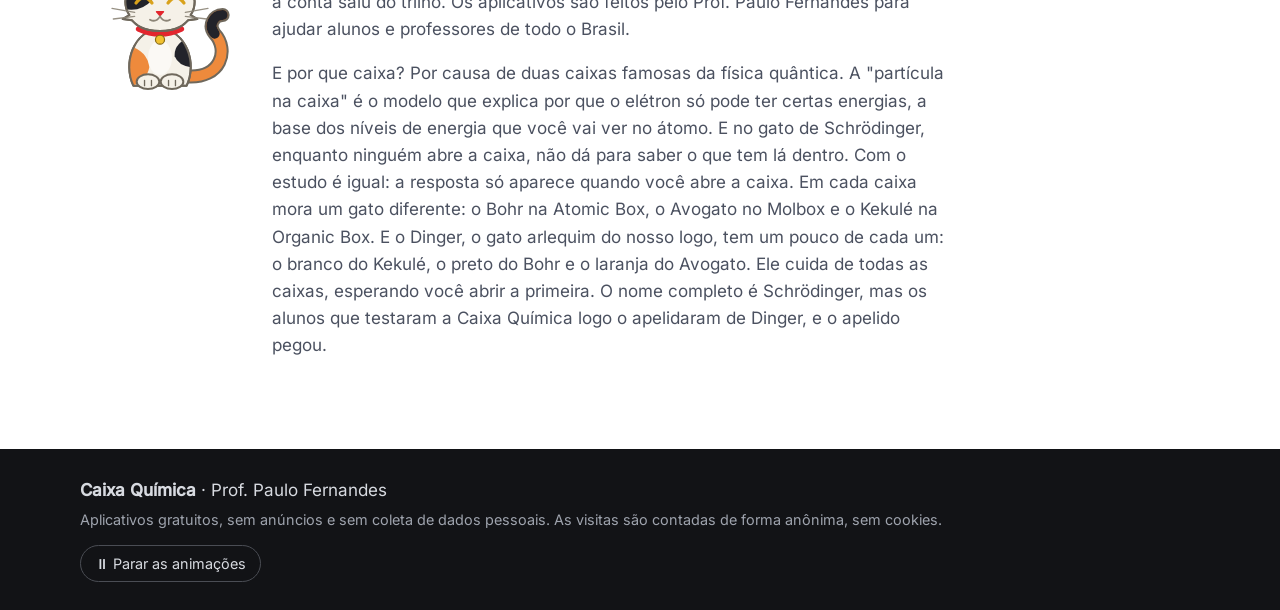
==== commit acb6fa44: "Contagem anônima de visitas (Vercel Web Analytics, sem cookies) e textos de privacidade atualizados " ====
--- a/index.html
+++ b/index.html
@@ -254,11 +254,13 @@
   <footer class="rodape">
     <div class="largura">
       <p><strong>Caixa Química</strong> · Prof. Paulo Fernandes</p>
-      <p class="rodape-fino">Aplicativos gratuitos, sem anúncios e sem coleta de dados pessoais.</p>
+      <p class="rodape-fino">Aplicativos gratuitos, sem anúncios e sem coleta de dados pessoais. As visitas são contadas de forma anônima, sem cookies.</p>
       <button type="button" class="botao-movimento" id="botao-movimento" hidden>Parar as animações</button>
     </div>
   </footer>
   <script type="module" src="gatos.js"></script>
   <script type="module" src="ilustracoes.js"></script>
+  <!-- Contagem anônima de visitas (Vercel Web Analytics, sem cookies). -->
+  <script defer src="/_vercel/insights/script.js"></script>
 </body>
 </html>
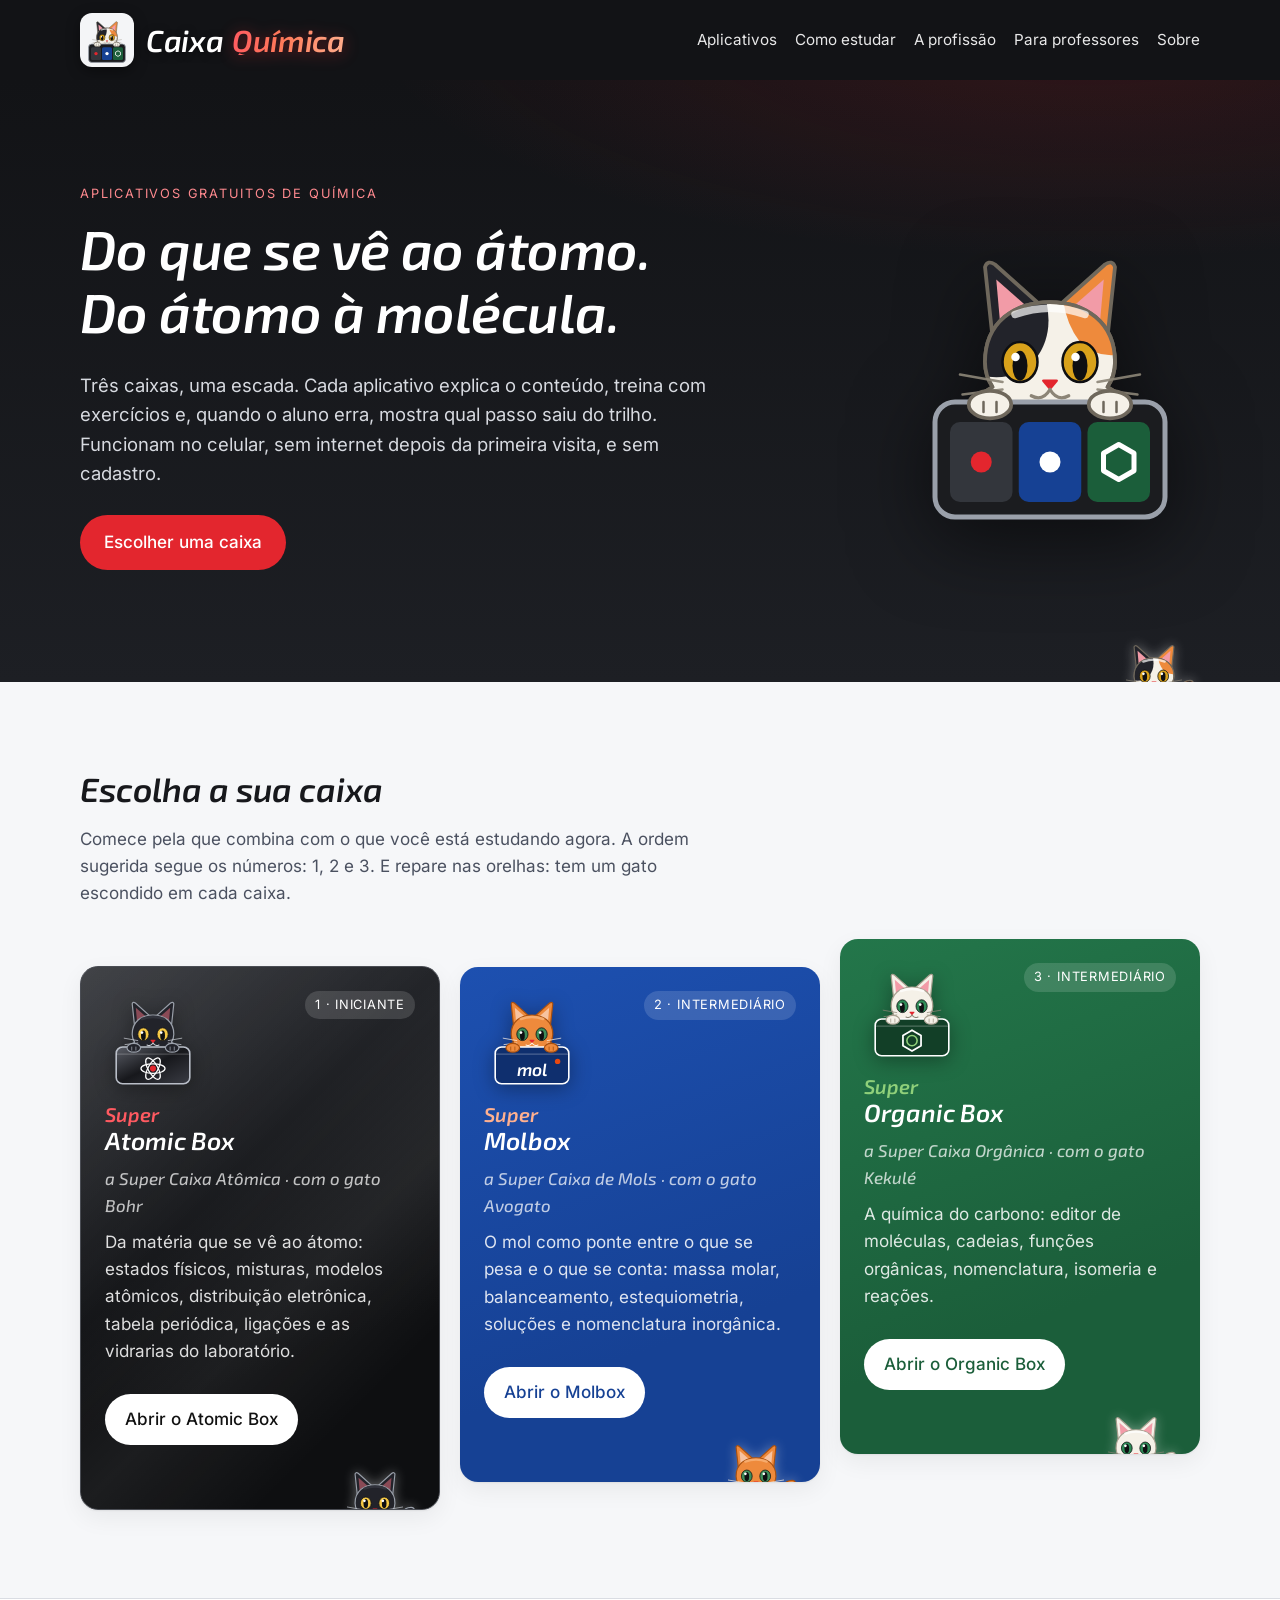
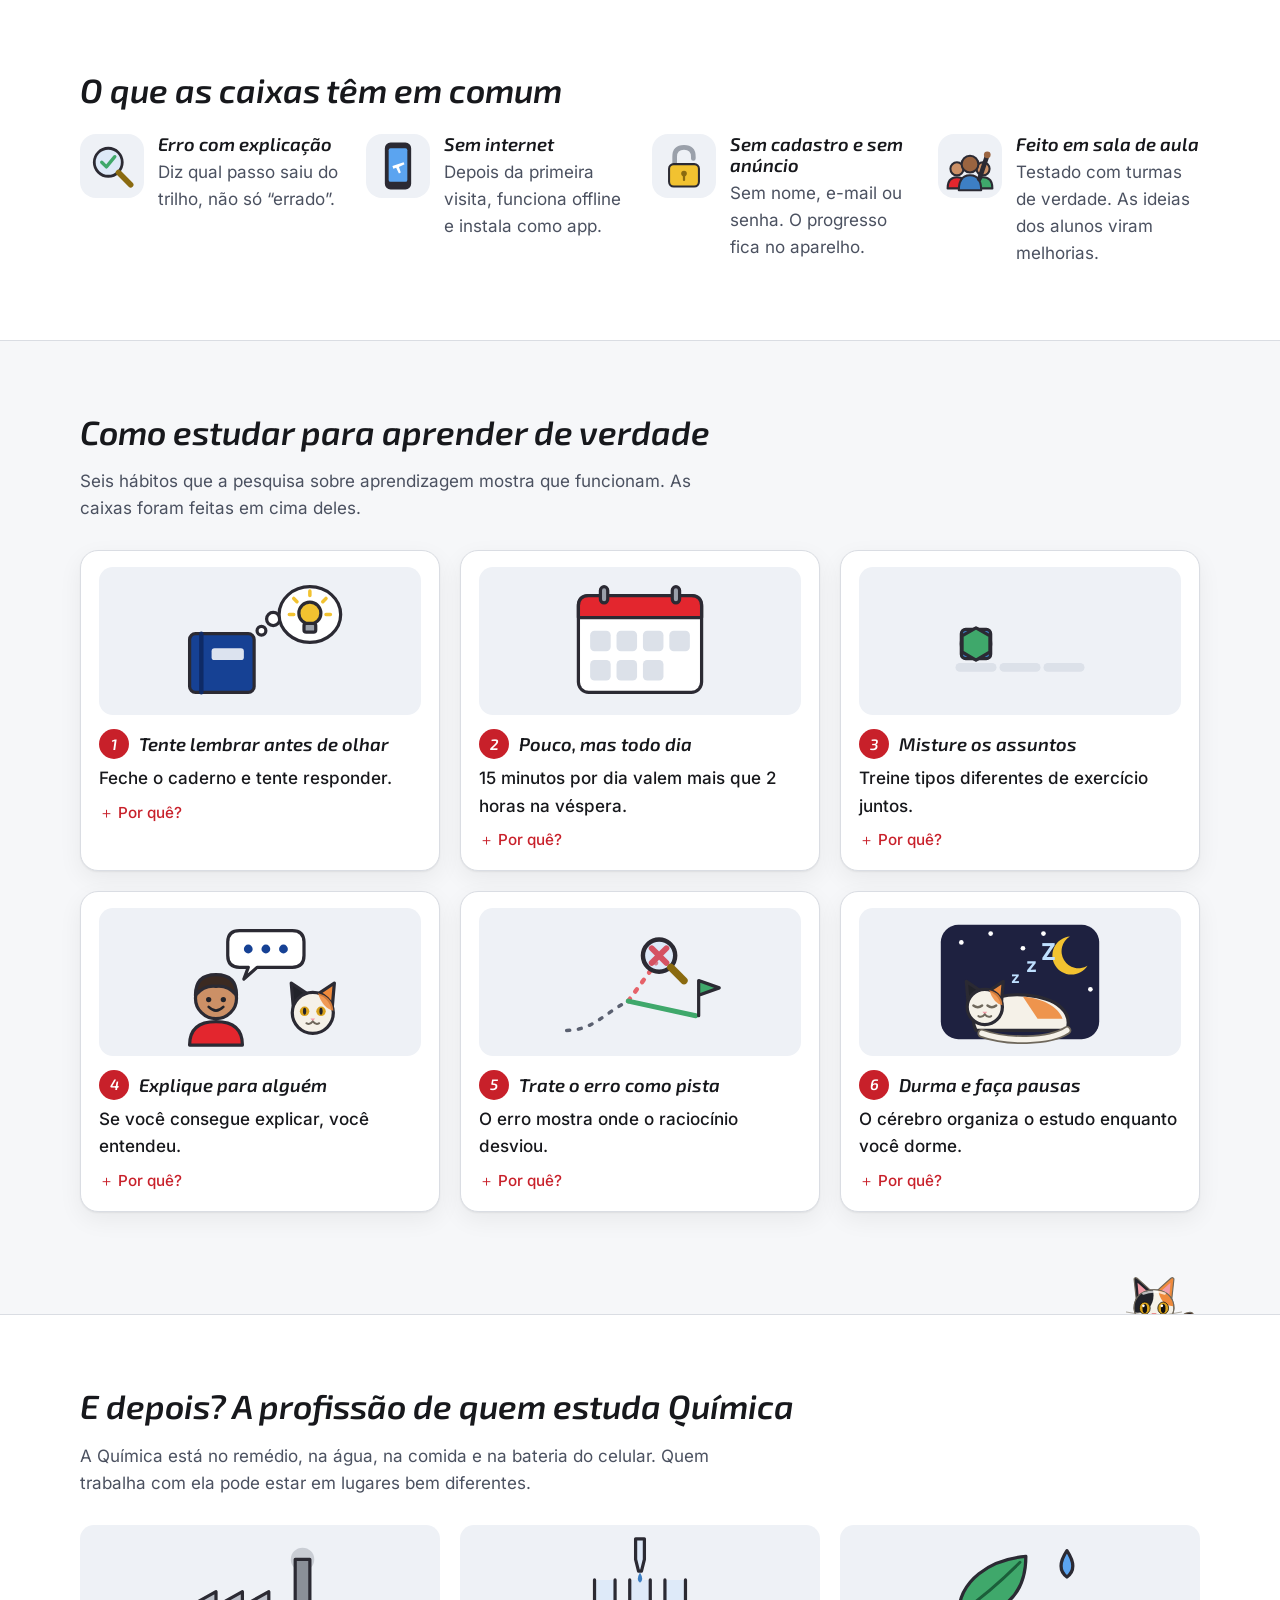
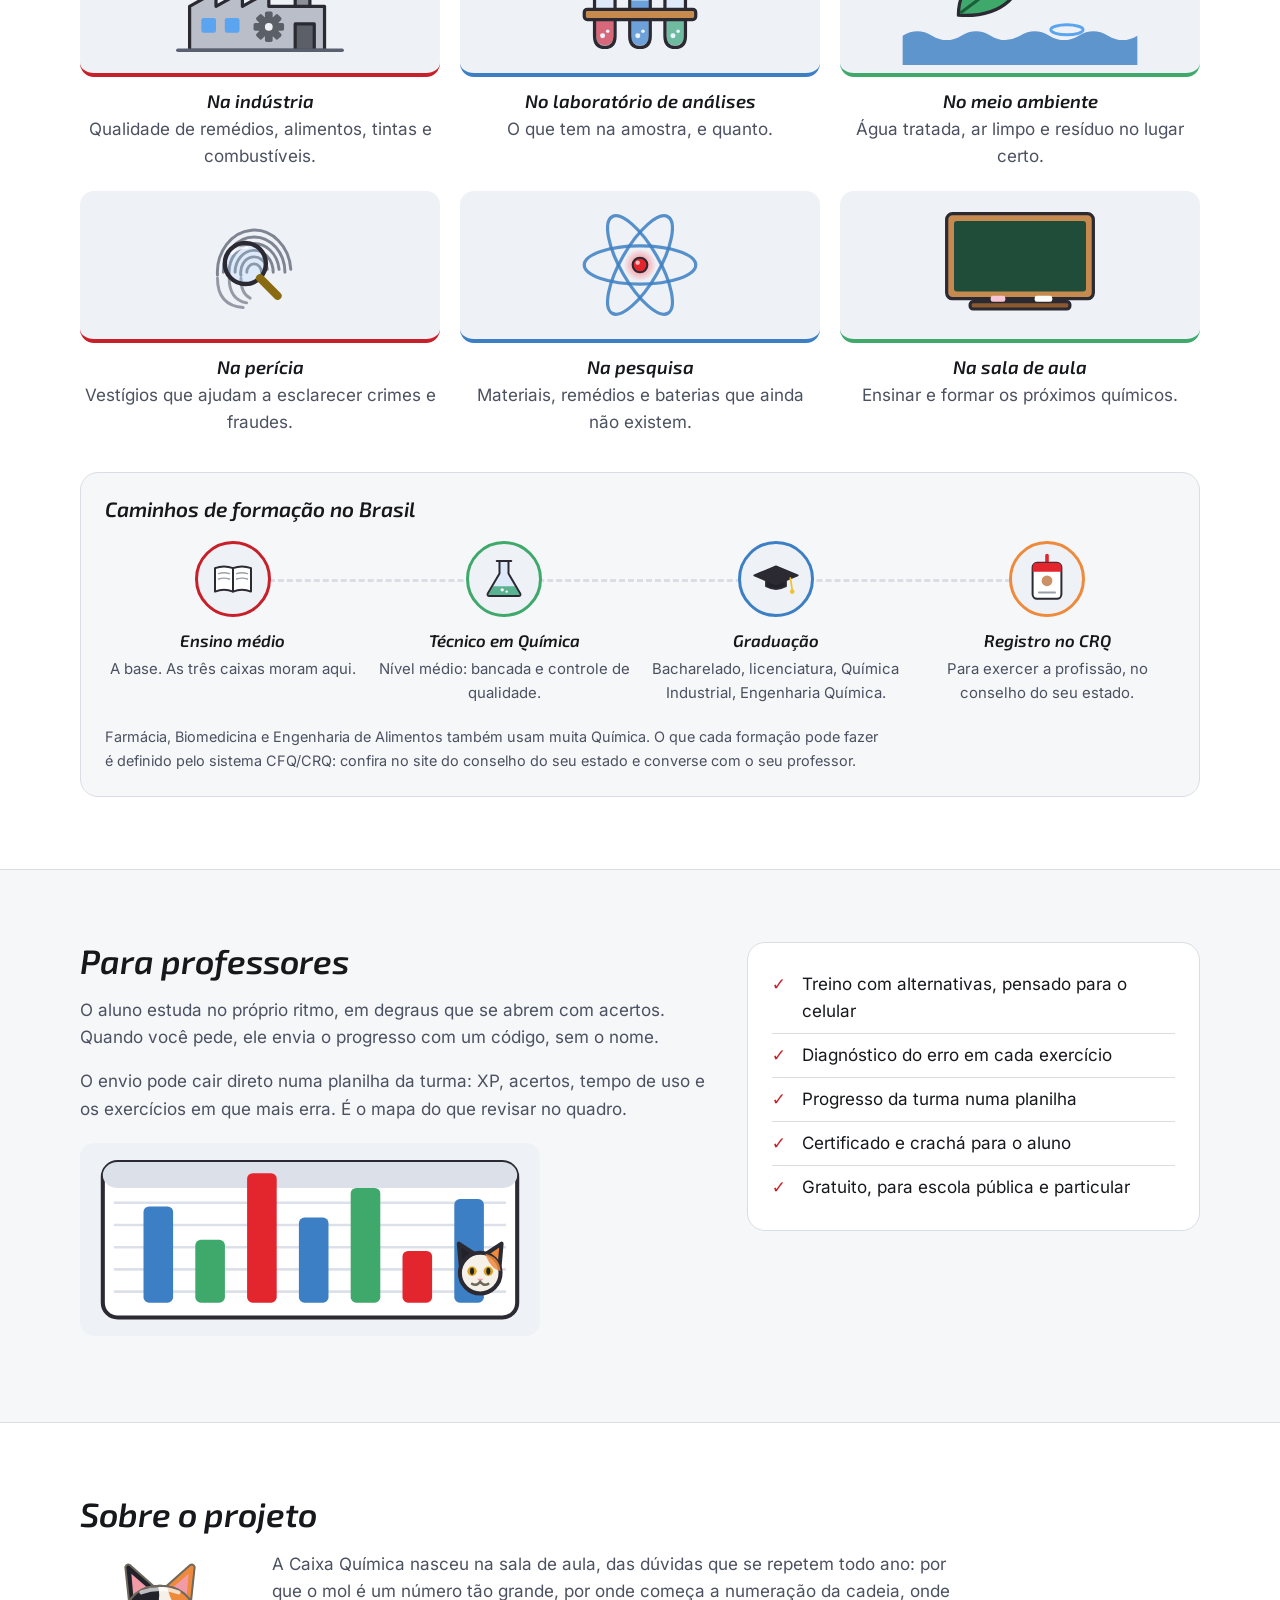
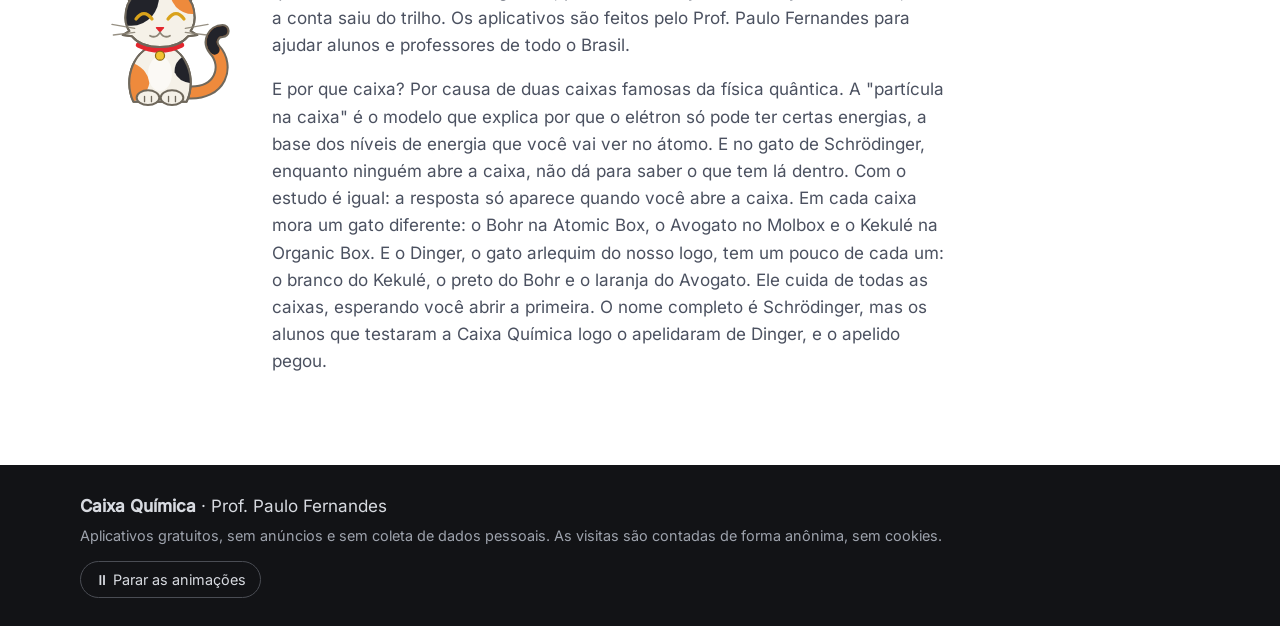
==== commit e13bdf35: "Página inicial: logo maior com degradê, Dinger também no celular, ordem das caixas pelos números e s" ====
--- a/index.html
+++ b/index.html
@@ -6,6 +6,15 @@
   <title>Caixa Química</title>
   <meta name="description" content="Três aplicativos gratuitos para aprender Química, do átomo à molécula. Funcionam no celular, sem internet e sem cadastro.">
 <link rel="canonical" href="https://caixaquimica.com.br/">
+<meta property="og:url" content="https://caixaquimica.com.br/">
+<meta property="og:site_name" content="Caixa Química">
+<meta property="og:locale" content="pt_BR">
+<meta property="og:image" content="https://caixaquimica.com.br/marca/capa.jpg?v=2">
+<meta property="og:image:type" content="image/jpeg">
+<meta property="og:image:width" content="1200">
+<meta property="og:image:height" content="630">
+<meta property="og:image:alt" content="Caixa Química: os gatos Dinger, Bohr, Avogato e Kekulé espiando das suas caixas">
+<meta name="twitter:card" content="summary_large_image">
   <meta name="theme-color" content="#121316">
   <meta property="og:title" content="Caixa Química">
   <meta property="og:description" content="Três aplicativos gratuitos para aprender Química, do átomo à molécula. Funcionam no celular, sem internet e sem cadastro.">
@@ -19,8 +28,8 @@
   <header class="topo">
     <div class="largura topo-linha">
       <a class="marca" href="./" aria-label="Caixa Química, início">
-        <img src="marca/caixaquimica.svg" alt="" width="40" height="40">
-        <span>Caixa <span class="marca-super">Química</span></span>
+        <img src="marca/caixaquimica.svg" alt="" width="54" height="54">
+        <span class="marca-nome"><span class="marca-caixa">Caixa</span><span class="marca-super">Química</span></span>
       </a>
       <nav aria-label="Seções">
         <a href="#caixas">Aplicativos</a>
@@ -28,6 +37,7 @@
         <a href="#profissao">A profissão</a>
         <a href="#professores">Para professores</a>
         <a href="#sobre">Sobre</a>
+        <a href="#contato" hidden data-so-com-formulario>Contato</a>
       </nav>
     </div>
   </header>
@@ -48,7 +58,7 @@
     <section id="caixas" class="caixas" aria-labelledby="titulo-caixas">
       <div class="largura">
         <h2 id="titulo-caixas">Escolha a sua caixa</h2>
-        <p class="ajuda-secao">Comece pela que combina com o que você está estudando agora. A ordem sugerida vai da esquerda para a direita. E repare nas orelhas: tem um gato escondido em cada caixa.</p>
+        <p class="ajuda-secao">Comece pela que combina com o que você está estudando agora. A ordem sugerida segue os números: 1, 2 e 3. E repare nas orelhas: tem um gato escondido em cada caixa.</p>
         <ol class="escada">
           <li class="caixa caixa-atomic" data-esconderijo="bohr">
             <div class="caixa-cabeca">
@@ -247,6 +257,29 @@
           </div>
         </div>
         <!-- Quando houver: link do canal no YouTube e a página "Apoie o projeto" (Pix). -->
+      </div>
+    </section>
+    <!-- Contato: aparece quando o link do formulário estiver em data-formulario (ilustracoes.js). -->
+    <section id="contato" class="contato" aria-labelledby="titulo-contato" data-formulario="" hidden>
+      <div class="largura">
+        <h2 id="titulo-contato">Fale comigo</h2>
+        <p class="ajuda-secao">A Caixa Química é feita por um professor, com a ajuda de quem usa. Toda mensagem é lida.</p>
+        <ul class="grade-contato">
+          <li class="revelar">
+            <div class="icone" data-ilustracao="parceria"></div>
+            <div><h3>Parcerias</h3><p>Escolas, redes de ensino, cursos técnicos e projetos que queiram usar ou levar as caixas mais longe.</p></div>
+          </li>
+          <li class="revelar">
+            <div class="icone" data-ilustracao="doacao"></div>
+            <div><h3>Apoie o projeto</h3><p>Os aplicativos são gratuitos e sem anúncio. Uma doação ajuda a manter tudo no ar e a criar a próxima caixa.</p></div>
+          </li>
+          <li class="revelar">
+            <div class="icone" data-ilustracao="feedback"></div>
+            <div><h3>Ideias e correções</h3><p>Achou um erro, tem uma ideia ou quer contar como usou em sala? É assim que as caixas melhoram.</p></div>
+          </li>
+        </ul>
+        <a class="botao-principal botao-contato" id="botao-contato" href="#" target="_blank" rel="noopener noreferrer">Abrir o formulário de contato</a>
+        <p class="nota-contato">O formulário abre fora do site e precisa de internet.</p>
       </div>
     </section>
   </main>
--- a/estilo.css
+++ b/estilo.css
@@ -174,7 +174,7 @@
 /* Abertura: o gato grande ao lado do texto (some no celular, onde o texto vem primeiro). */
 .abertura-grade { display: grid; grid-template-columns: 1fr auto; gap: 40px; align-items: center; }
 .abertura-gato { width: clamp(200px, 24vw, 300px); height: auto; filter: drop-shadow(0 18px 40px rgba(0, 0, 0, 0.55)); }
-@media (max-width: 760px) { .abertura-grade { grid-template-columns: 1fr; } .abertura-gato { display: none; } }
+@media (max-width: 760px) { .abertura-grade { grid-template-columns: 1fr; gap: 20px; } .abertura-gato { order: -1; justify-self: center; width: 190px; } }
 
 /* ---------- os gatos ---------- */
 .gato-desenho { display: block; height: auto; overflow: visible; }
@@ -227,7 +227,7 @@
 @keyframes gato-piscar { 0%, 93%, 100% { transform: scaleY(1); } 96% { transform: scaleY(0.08); } }
 .abertura .esconderijo.direita { right: max(16px, calc(50% - 560px)); }
 @media (max-width: 760px) { .abertura.com-gato { padding-bottom: 96px; } }
-@media (max-width: 760px) { svg.abertura-gato { display: none; } }
+@media (max-width: 760px) { svg.abertura-gato { width: 190px; } .abertura { padding-top: 28px; } }
 
 /* ---------- ilustrações animadas (ilustracoes.js) ---------- */
 :root { --ilu-traco: #2B2A33; --ilu-linha: #5A6070; --ilu-placa: #EEF1F6; --ilu-placa-2: #DCE1E9; --ilu-balao: #FFFFFF; }
@@ -389,3 +389,35 @@
   .etapa .icone-redondo { grid-row: span 2; margin: 0; }
 }
 .caminhos .nota-caminhos { font-size: 0.9rem; color: var(--texto-suave); margin: 0; max-width: 780px; }
+
+/* ---------- o logo do topo ---------- */
+.topo-linha { min-height: 80px; }
+.marca { gap: 12px; }
+.marca img { width: 54px; height: 54px; border-radius: 12px; padding: 3px; box-shadow: 0 4px 14px rgba(0, 0, 0, 0.4); }
+.marca-nome { display: inline-flex; align-items: baseline; gap: 0.28em; font-size: 1.9rem; line-height: 1; letter-spacing: -0.01em; }
+.marca-caixa { color: #FFFFFF; text-shadow: 0 2px 10px rgba(0, 0, 0, 0.45); }
+.marca-super {
+  background: linear-gradient(100deg, #FF5A61 0%, #FF7A59 45%, #FFB08F 100%);
+  -webkit-background-clip: text; background-clip: text; color: transparent;
+  filter: drop-shadow(0 2px 8px rgba(227, 38, 46, 0.45)); padding-right: 0.08em;
+}
+@media (max-width: 560px) { .marca-nome { font-size: 1.6rem; } .marca img { width: 46px; height: 46px; } .topo-linha { min-height: 70px; } }
+
+/* ---------- fale comigo ---------- */
+.contato { padding: clamp(48px, 7vw, 88px) 0; background: linear-gradient(180deg, var(--fundo), var(--superficie)); border-top: 1px solid var(--borda); text-align: center; }
+.contato .ajuda-secao { margin-inline: auto; }
+.grade-contato { list-style: none; padding: 0; margin: 28px 0 32px; display: grid; gap: 20px; grid-template-columns: repeat(auto-fit, minmax(min(100%, 280px), 1fr)); text-align: left; }
+.grade-contato li { display: flex; gap: 14px; align-items: flex-start; background: var(--superficie); border: 1px solid var(--borda); border-radius: var(--raio); padding: 18px; box-shadow: var(--sombra); }
+.grade-contato .icone { flex: 0 0 64px; width: 64px; height: 64px; border-radius: 16px; background: var(--ilu-placa); padding: 4px; }
+.grade-contato h3 { font-size: 1.15rem; margin-bottom: 4px; }
+.grade-contato p { color: var(--texto-suave); margin: 0; }
+.botao-contato { font-size: 1.1rem; padding: 16px 32px; }
+.nota-contato { color: var(--texto-suave); font-size: 0.9rem; margin: 12px 0 0; }
+.ilu-encaixa, .ilu-moeda, .ilu-bate { transform-box: fill-box; transform-origin: 50% 50%; }
+.ilu-encaixa { animation: ilu-encaixa 3s ease-in-out infinite; }
+.ilu-moeda { animation: ilu-moeda 2.4s ease-in infinite; }
+.ilu-bate { animation: ilu-bate 1.2s ease-in-out infinite; }
+@keyframes ilu-encaixa { 0%, 20% { transform: translateX(-5px); } 45%, 80% { transform: translateX(0); } 100% { transform: translateX(-5px); } }
+@keyframes ilu-moeda { 0% { transform: translateY(-6px); opacity: 0; } 20% { opacity: 1; } 70% { transform: translateY(14px); opacity: 1; } 85%, 100% { transform: translateY(16px); opacity: 0; } }
+@keyframes ilu-bate { 0%, 100% { transform: scale(1); } 15% { transform: scale(1.1); } 30% { transform: scale(0.97); } 45% { transform: scale(1.06); } }
+:root.sem-movimento .ilu-encaixa, :root.sem-movimento .ilu-moeda, :root.sem-movimento .ilu-bate { animation: none; opacity: 1; transform: none; }
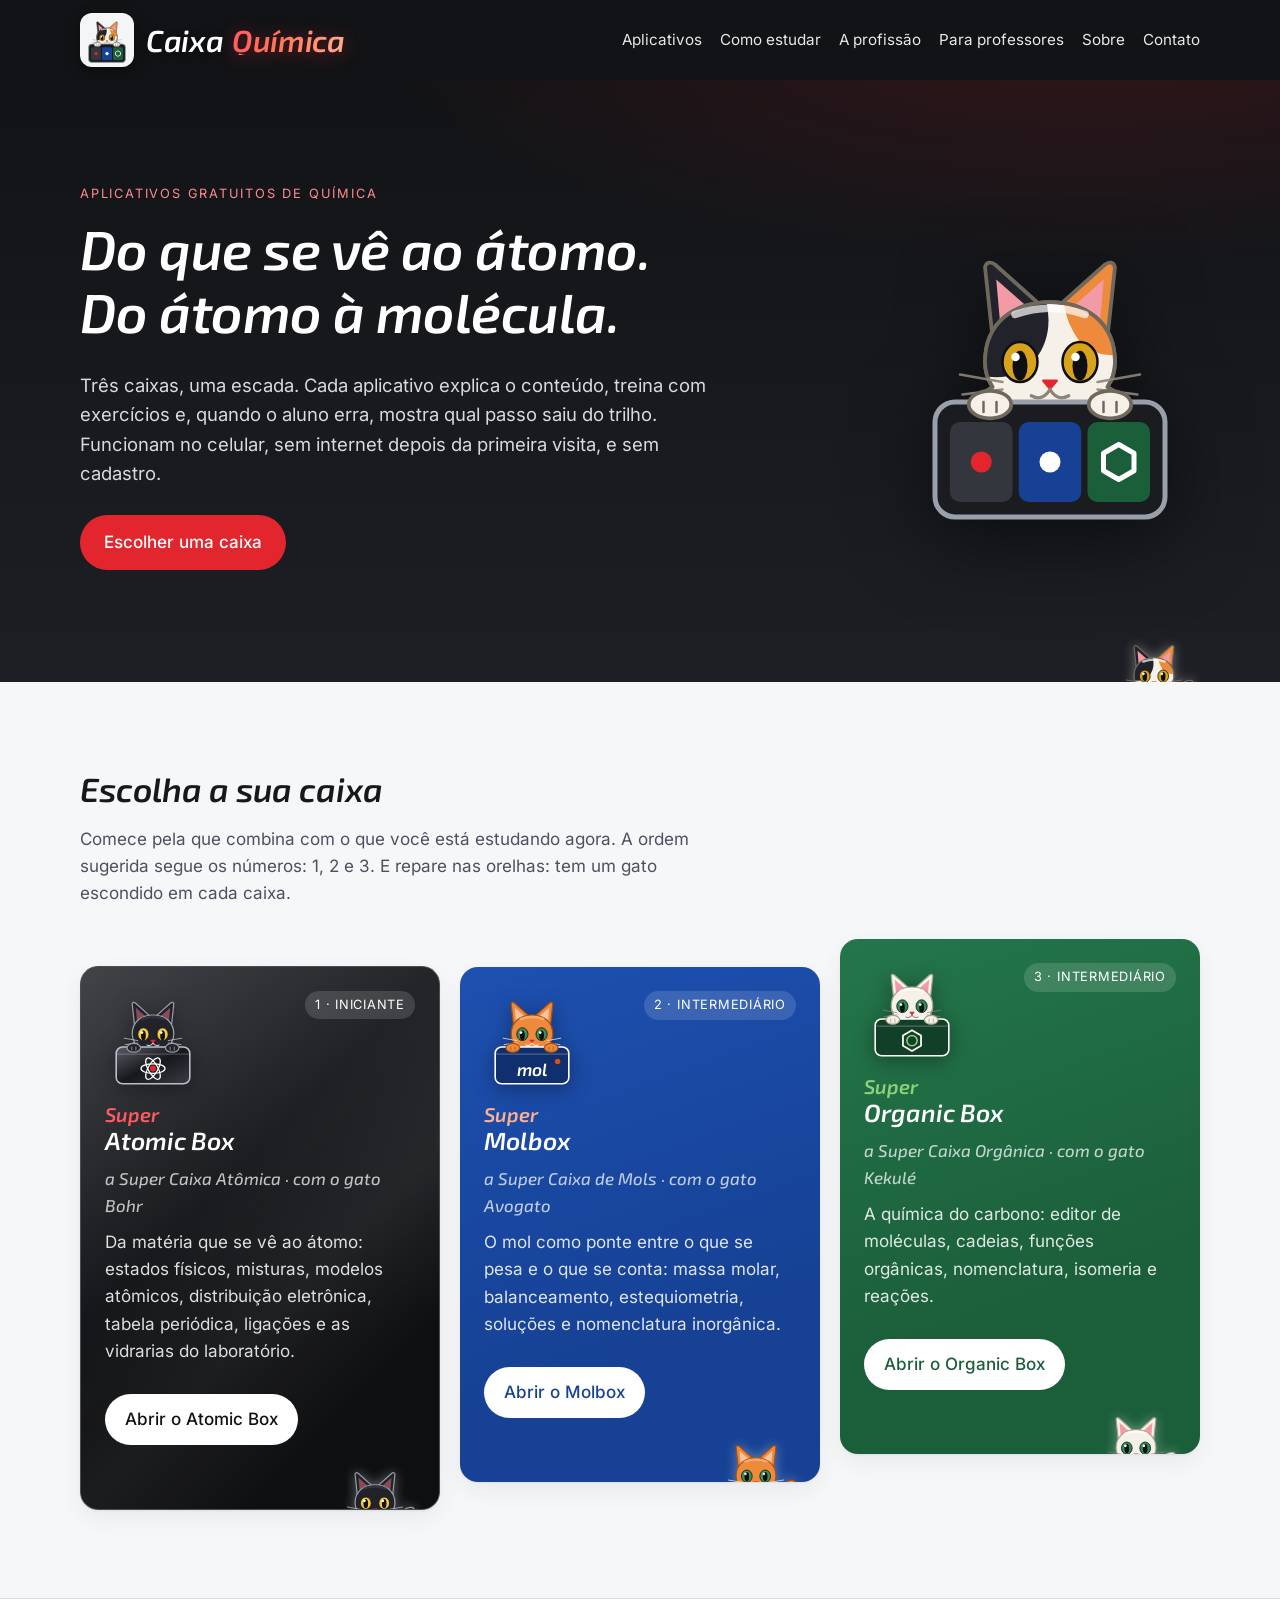
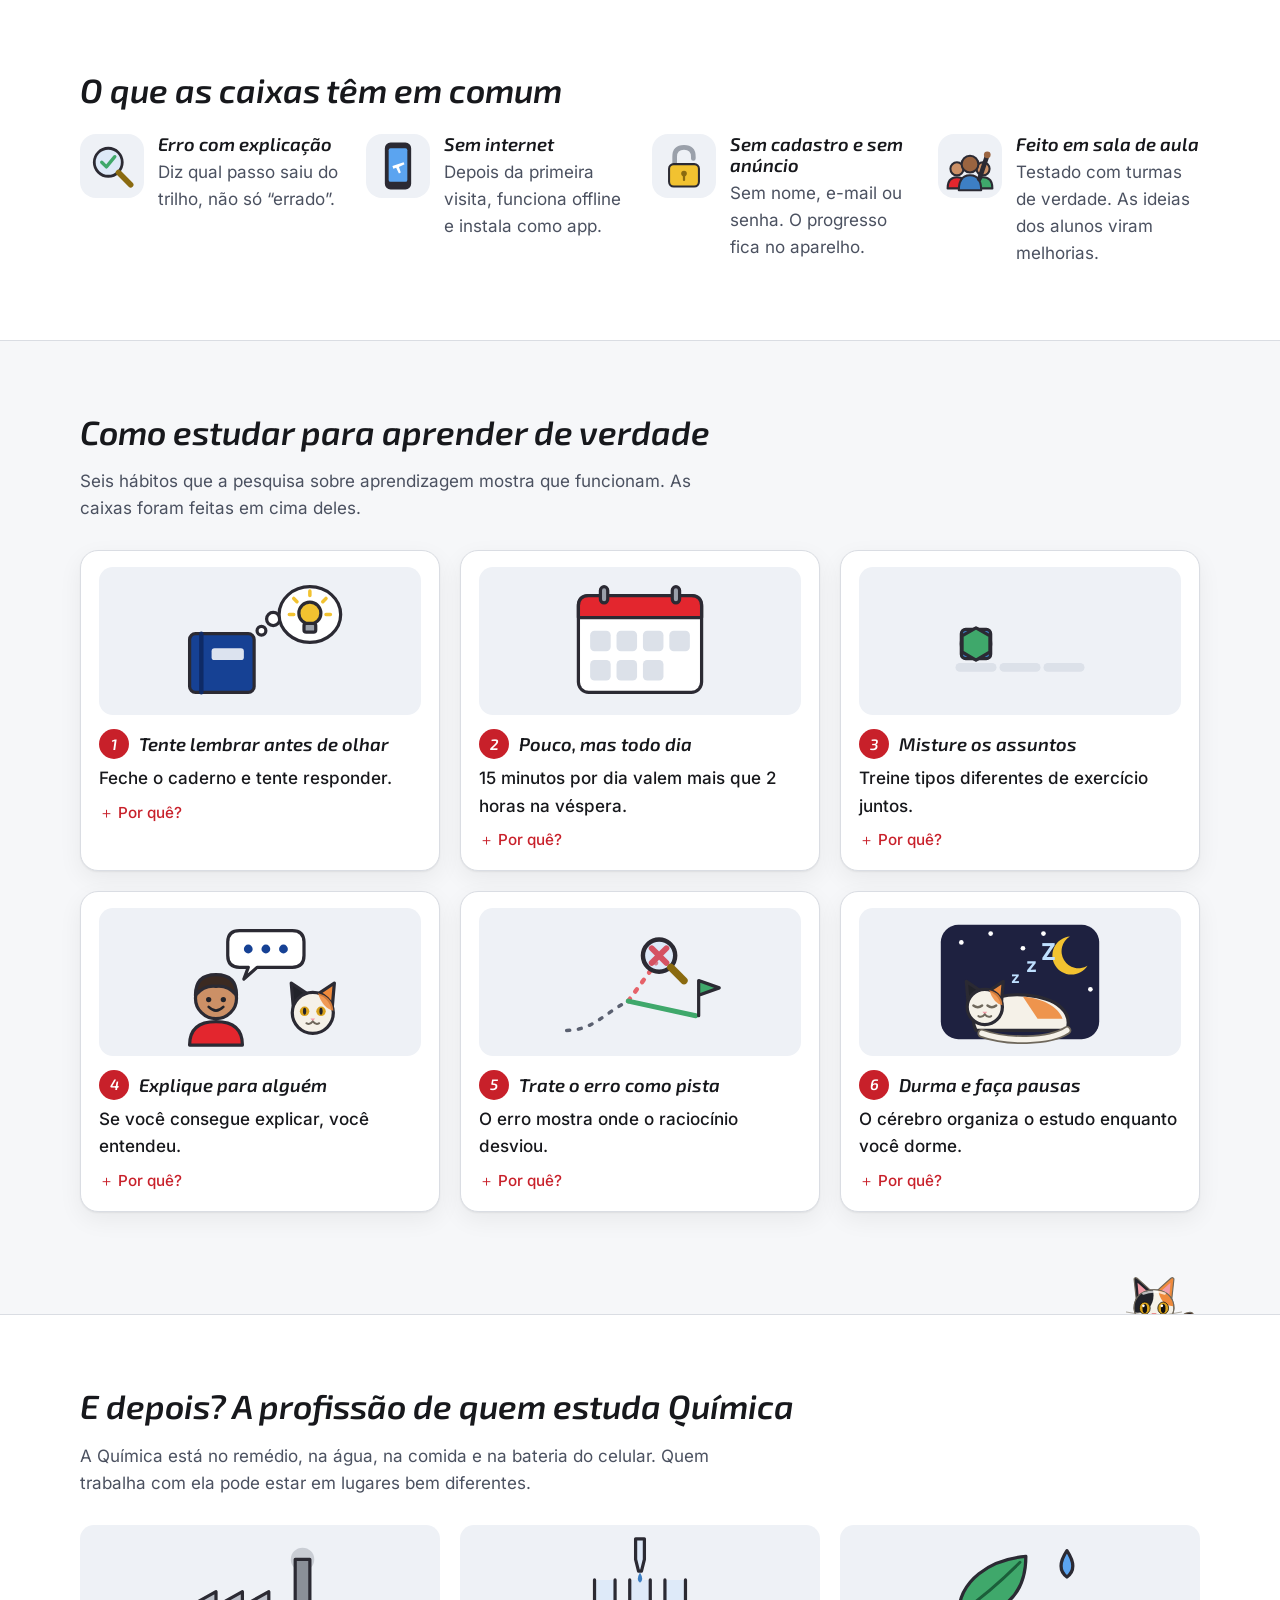
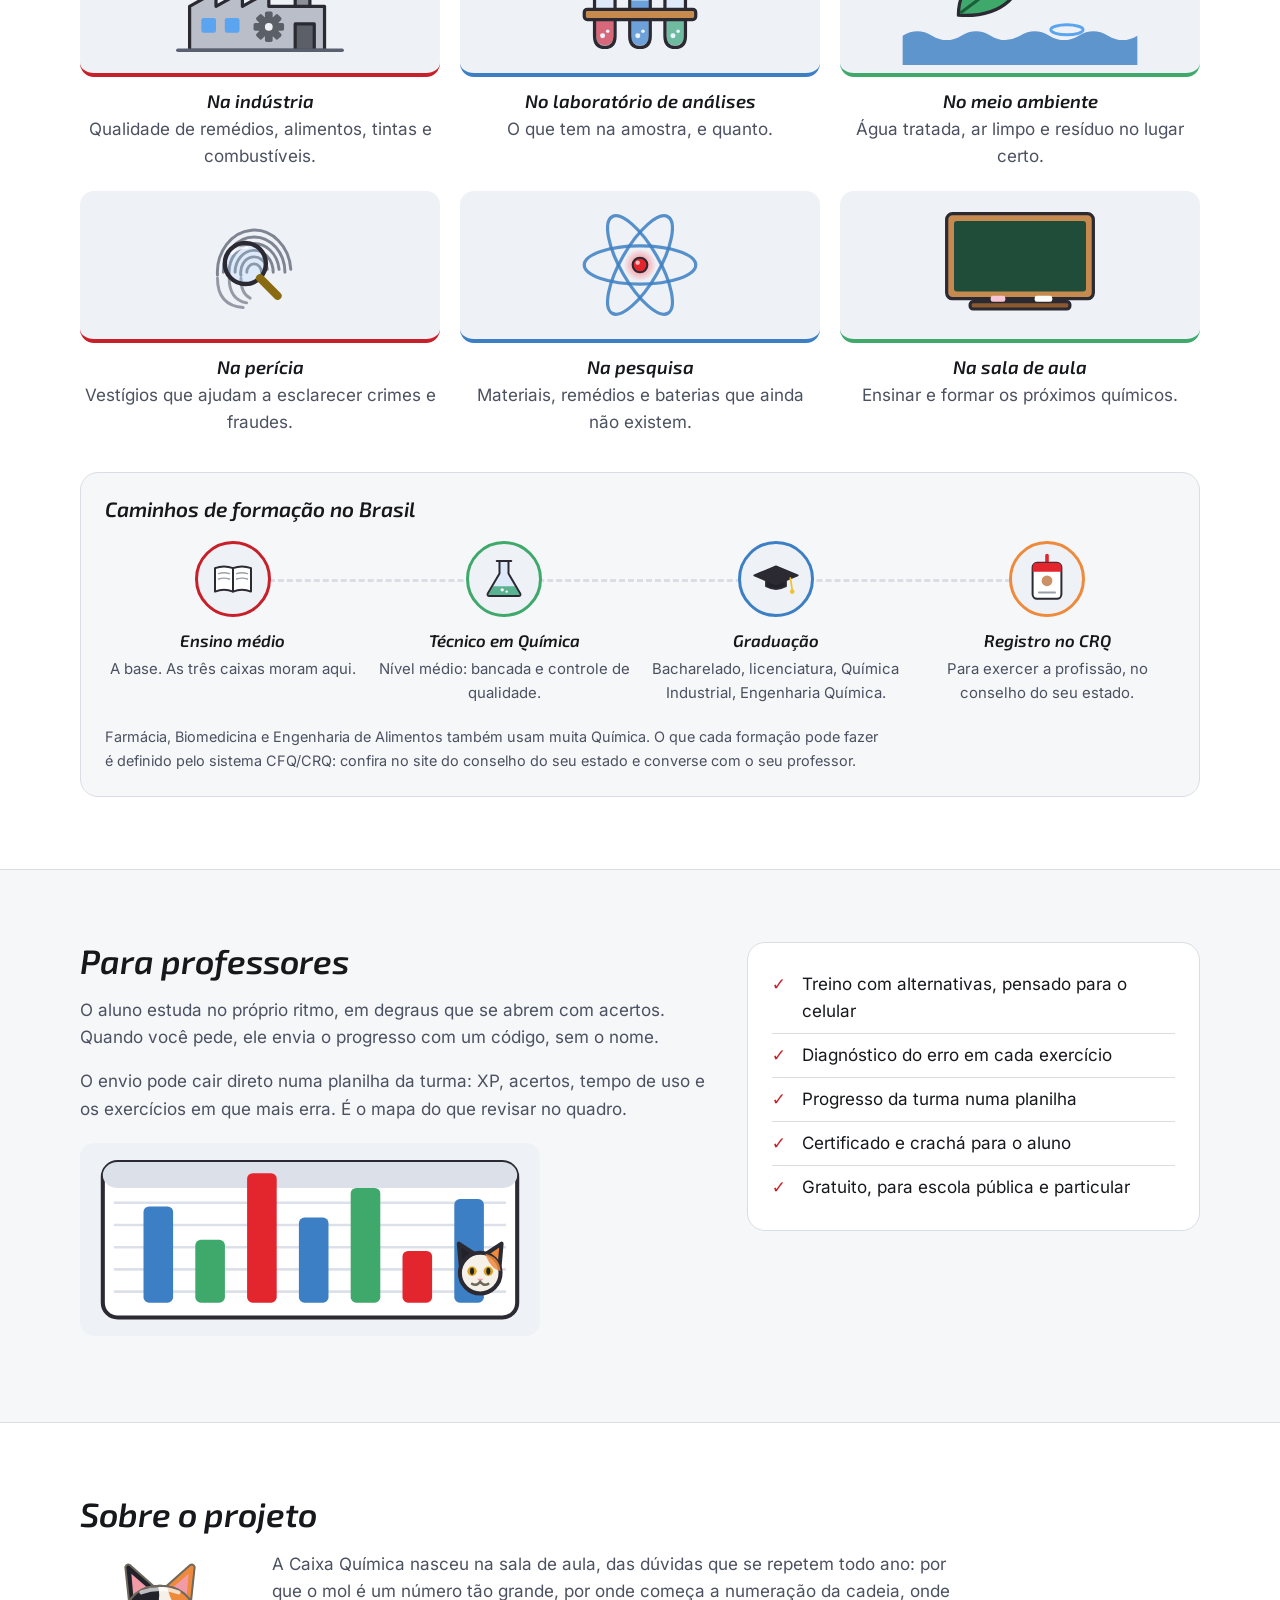
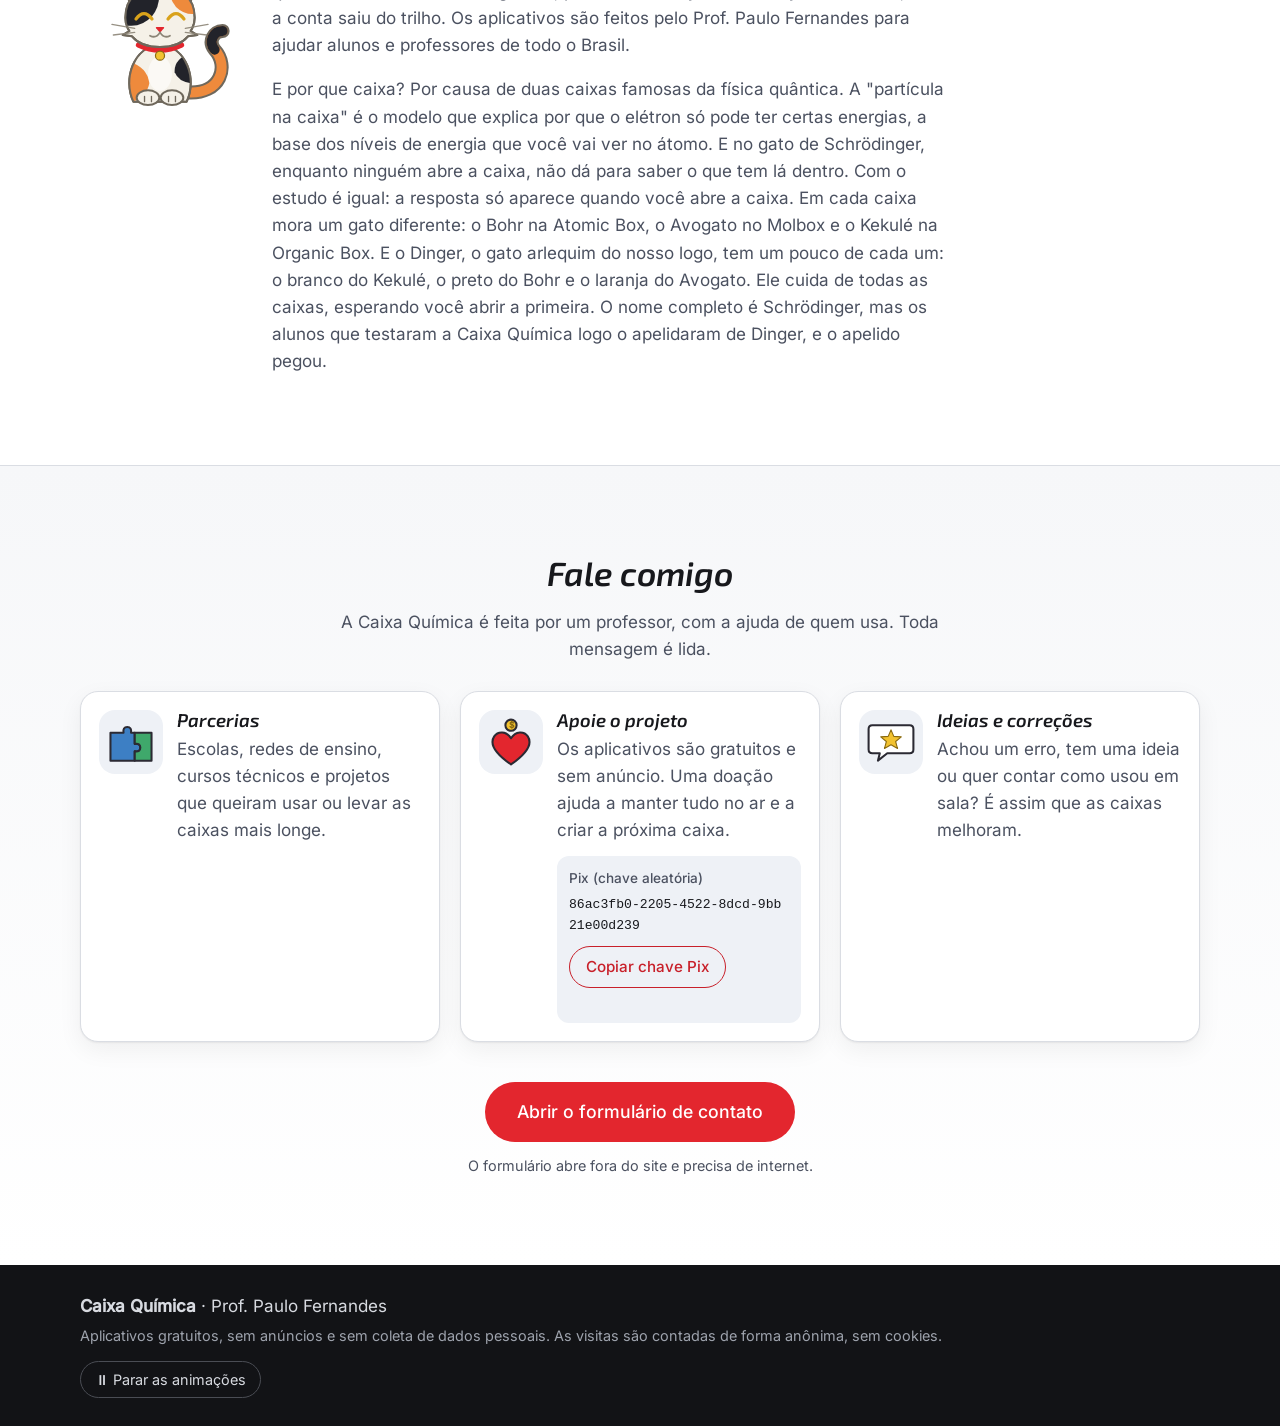
==== commit f1479d5c: "Fale comigo ativado: link do formulário e chave Pix com botão de copiar Co-Authored-By: Claude Opus " ====
--- a/index.html
+++ b/index.html
@@ -260,7 +260,7 @@
       </div>
     </section>
     <!-- Contato: aparece quando o link do formulário estiver em data-formulario (ilustracoes.js). -->
-    <section id="contato" class="contato" aria-labelledby="titulo-contato" data-formulario="" hidden>
+    <section id="contato" class="contato" aria-labelledby="titulo-contato" data-formulario="https://forms.gle/yTbWe3SHiFMAr8mk9" hidden>
       <div class="largura">
         <h2 id="titulo-contato">Fale comigo</h2>
         <p class="ajuda-secao">A Caixa Química é feita por um professor, com a ajuda de quem usa. Toda mensagem é lida.</p>
@@ -271,7 +271,14 @@
           </li>
           <li class="revelar">
             <div class="icone" data-ilustracao="doacao"></div>
-            <div><h3>Apoie o projeto</h3><p>Os aplicativos são gratuitos e sem anúncio. Uma doação ajuda a manter tudo no ar e a criar a próxima caixa.</p></div>
+            <div><h3>Apoie o projeto</h3><p>Os aplicativos são gratuitos e sem anúncio. Uma doação ajuda a manter tudo no ar e a criar a próxima caixa.</p>
+              <div class="pix">
+                <p class="pix-rotulo">Pix (chave aleatória)</p>
+                <code id="chave-pix" class="pix-chave">86ac3fb0-2205-4522-8dcd-9bb21e00d239</code>
+                <button type="button" class="botao-copiar" id="copiar-pix">Copiar chave Pix</button>
+                <span class="pix-status" id="pix-status" role="status"></span>
+              </div>
+            </div>
           </li>
           <li class="revelar">
             <div class="icone" data-ilustracao="feedback"></div>
--- a/estilo.css
+++ b/estilo.css
@@ -421,3 +421,11 @@
 @keyframes ilu-moeda { 0% { transform: translateY(-6px); opacity: 0; } 20% { opacity: 1; } 70% { transform: translateY(14px); opacity: 1; } 85%, 100% { transform: translateY(16px); opacity: 0; } }
 @keyframes ilu-bate { 0%, 100% { transform: scale(1); } 15% { transform: scale(1.1); } 30% { transform: scale(0.97); } 45% { transform: scale(1.06); } }
 :root.sem-movimento .ilu-encaixa, :root.sem-movimento .ilu-moeda, :root.sem-movimento .ilu-bate { animation: none; opacity: 1; transform: none; }
+
+/* ---------- Pix ---------- */
+.pix { margin-top: 12px; padding: 12px; border-radius: 12px; background: var(--ilu-placa); }
+.pix-rotulo { font-size: 0.85rem; font-weight: 500; color: var(--texto-suave) !important; margin: 0 0 4px !important; }
+.pix-chave { display: block; font-family: ui-monospace, "SFMono-Regular", Menlo, Consolas, monospace; font-size: 0.82rem; word-break: break-all; color: var(--texto); user-select: all; margin-bottom: 10px; }
+.botao-copiar { appearance: none; cursor: pointer; font: inherit; font-size: 0.95rem; font-weight: 500; min-height: 40px; padding: 8px 16px; border-radius: 999px; border: 1px solid var(--destaque); background: transparent; color: var(--destaque); }
+.botao-copiar:hover { background: var(--destaque); color: #FFFFFF; }
+.pix-status { display: block; font-size: 0.85rem; color: var(--texto-suave); margin-top: 6px; min-height: 1.2em; }
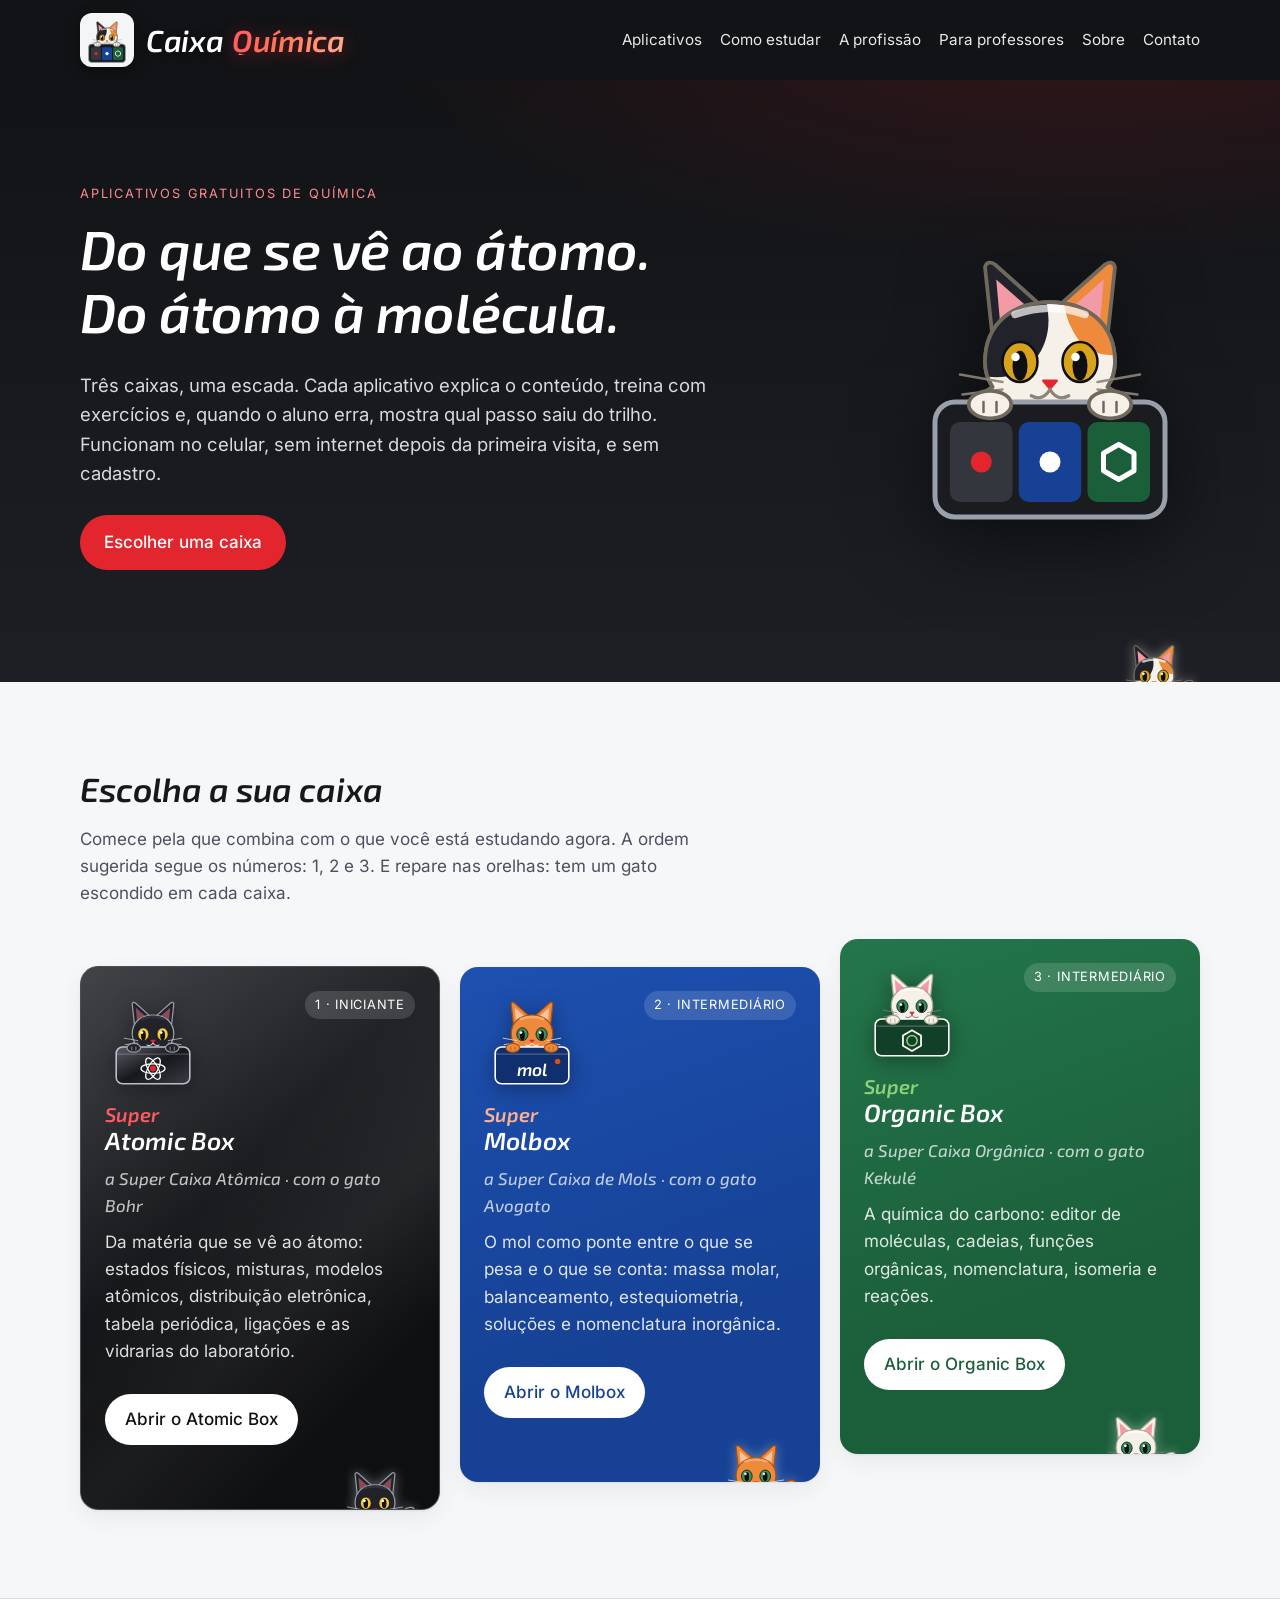
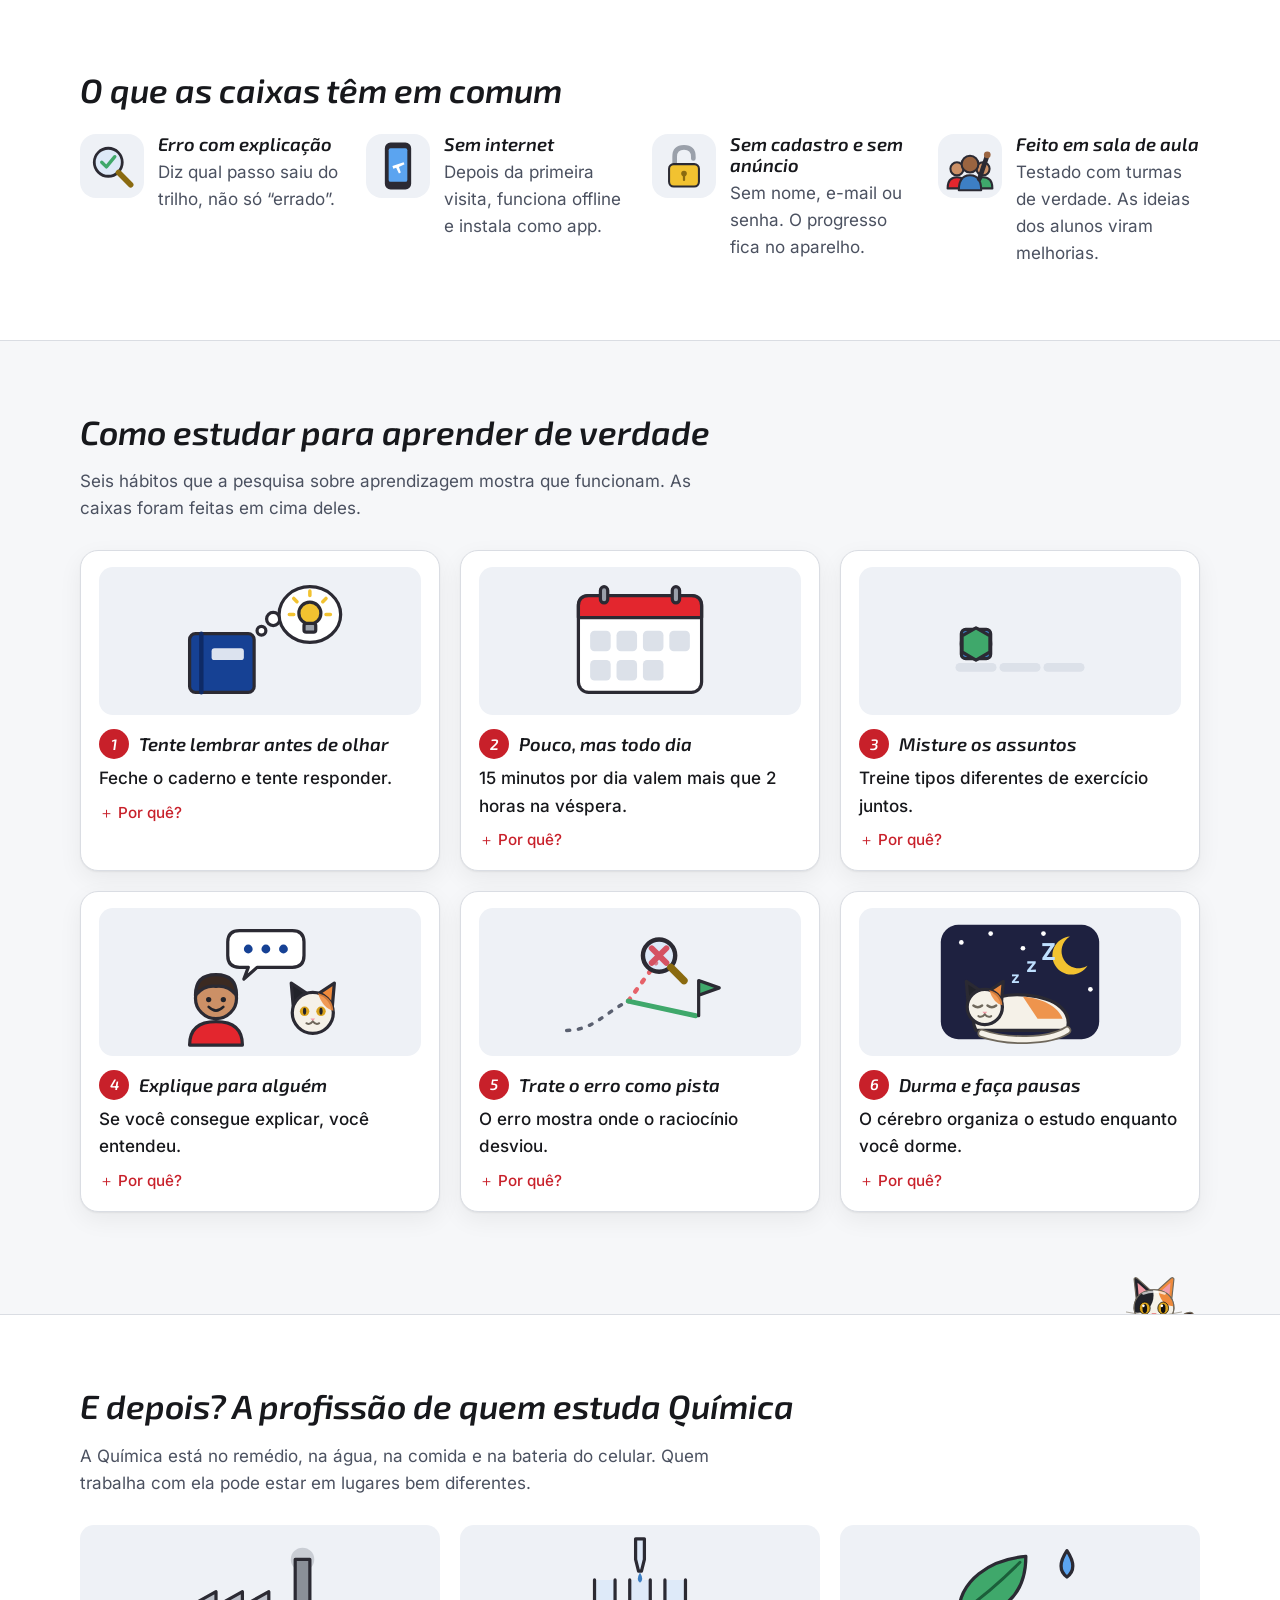
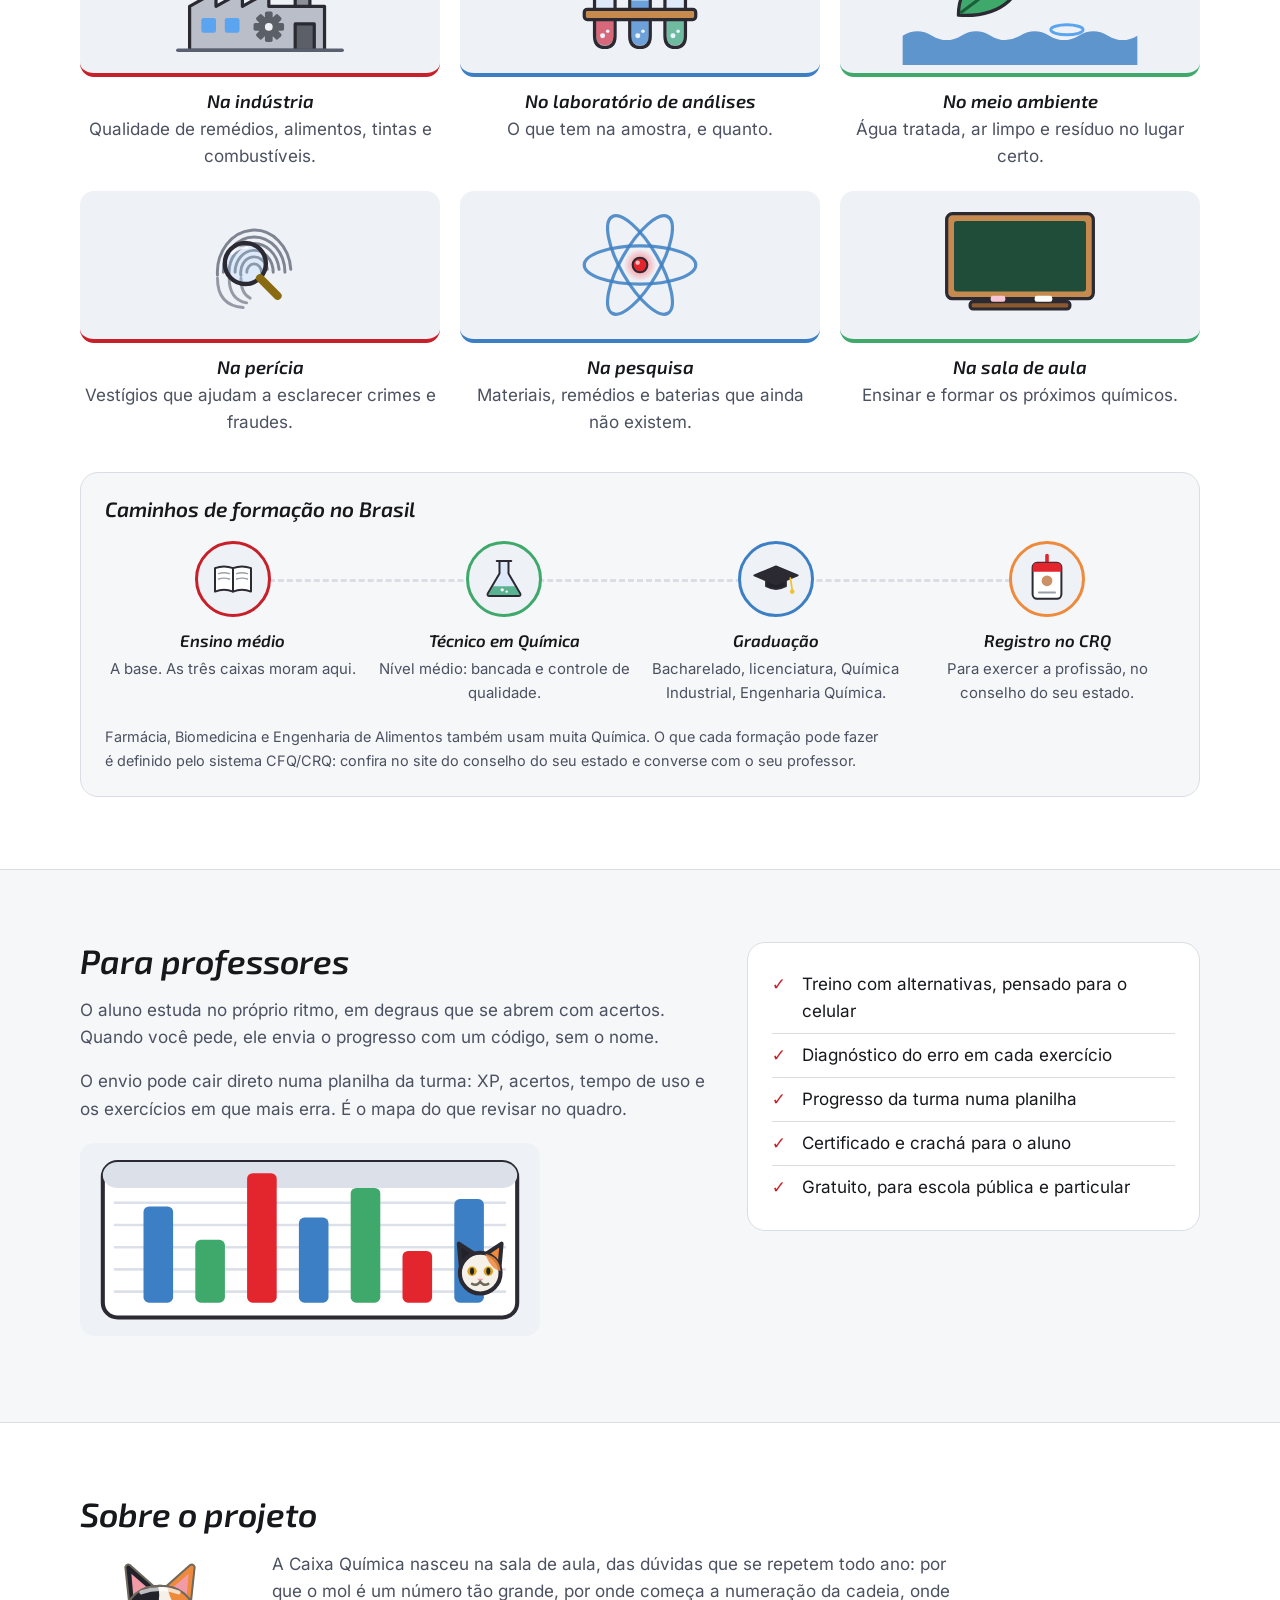
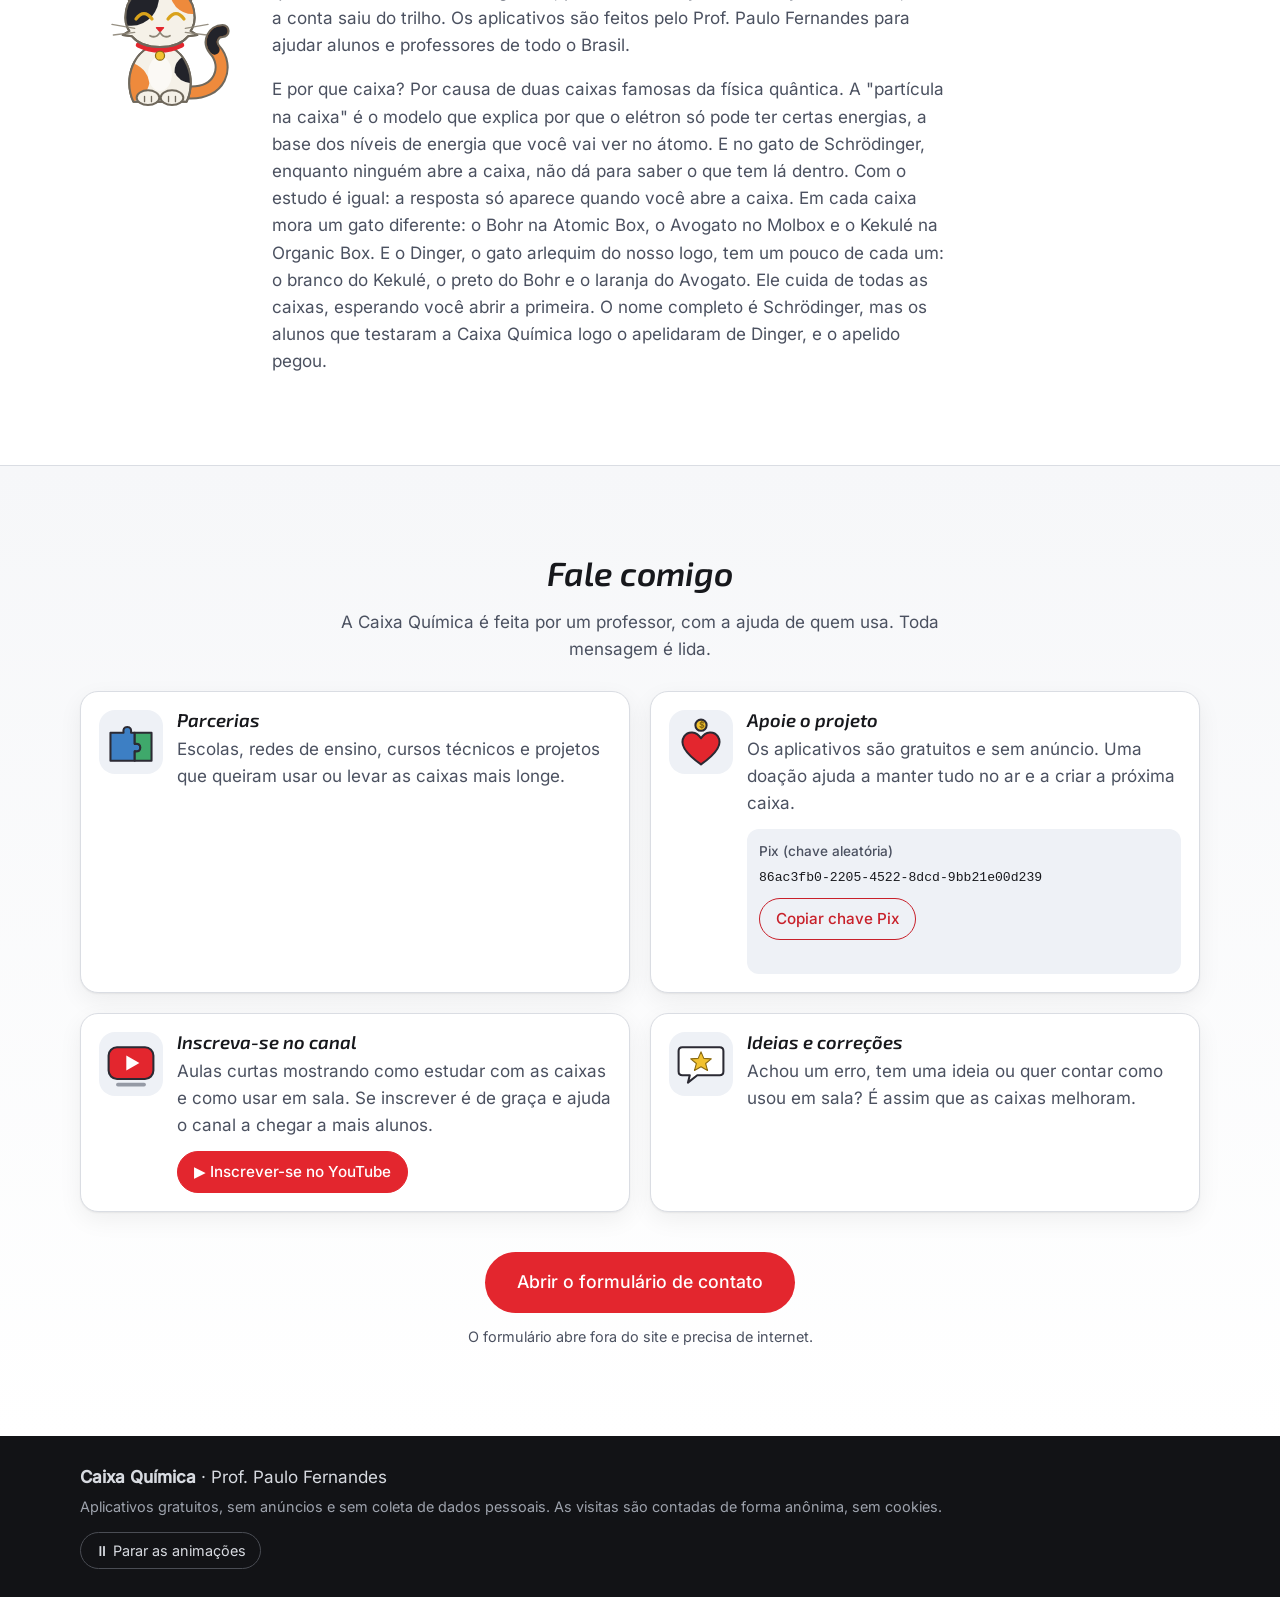
==== commit 09eb1cac: "Fale comigo: cartão para se inscrever no canal do YouTube Co-Authored-By: Claude Opus 5.5 <noreply@a" ====
--- a/index.html
+++ b/index.html
@@ -281,6 +281,12 @@
             </div>
           </li>
           <li class="revelar">
+            <div class="icone" data-ilustracao="canal"></div>
+            <div><h3>Inscreva-se no canal</h3><p>Aulas curtas mostrando como estudar com as caixas e como usar em sala. Se inscrever é de graça e ajuda o canal a chegar a mais alunos.</p>
+              <a class="botao-copiar botao-canal" href="https://www.youtube.com/@pauloedsfer?sub_confirmation=1" target="_blank" rel="noopener noreferrer">▶ Inscrever-se no YouTube</a>
+            </div>
+          </li>
+          <li class="revelar">
             <div class="icone" data-ilustracao="feedback"></div>
             <div><h3>Ideias e correções</h3><p>Achou um erro, tem uma ideia ou quer contar como usou em sala? É assim que as caixas melhoram.</p></div>
           </li>
--- a/estilo.css
+++ b/estilo.css
@@ -406,7 +406,7 @@
 /* ---------- fale comigo ---------- */
 .contato { padding: clamp(48px, 7vw, 88px) 0; background: linear-gradient(180deg, var(--fundo), var(--superficie)); border-top: 1px solid var(--borda); text-align: center; }
 .contato .ajuda-secao { margin-inline: auto; }
-.grade-contato { list-style: none; padding: 0; margin: 28px 0 32px; display: grid; gap: 20px; grid-template-columns: repeat(auto-fit, minmax(min(100%, 280px), 1fr)); text-align: left; }
+.grade-contato { list-style: none; padding: 0; margin: 28px 0 32px; display: grid; gap: 20px; grid-template-columns: repeat(auto-fit, minmax(min(100%, 420px), 1fr)); text-align: left; }
 .grade-contato li { display: flex; gap: 14px; align-items: flex-start; background: var(--superficie); border: 1px solid var(--borda); border-radius: var(--raio); padding: 18px; box-shadow: var(--sombra); }
 .grade-contato .icone { flex: 0 0 64px; width: 64px; height: 64px; border-radius: 16px; background: var(--ilu-placa); padding: 4px; }
 .grade-contato h3 { font-size: 1.15rem; margin-bottom: 4px; }
@@ -429,3 +429,5 @@
 .botao-copiar { appearance: none; cursor: pointer; font: inherit; font-size: 0.95rem; font-weight: 500; min-height: 40px; padding: 8px 16px; border-radius: 999px; border: 1px solid var(--destaque); background: transparent; color: var(--destaque); }
 .botao-copiar:hover { background: var(--destaque); color: #FFFFFF; }
 .pix-status { display: block; font-size: 0.85rem; color: var(--texto-suave); margin-top: 6px; min-height: 1.2em; }
+.botao-canal { display: inline-flex; align-items: center; margin-top: 12px; text-decoration: none; border-color: #E3262E; color: #FFFFFF; background: #E3262E; }
+.botao-canal:hover { background: #C8202A; border-color: #C8202A; }
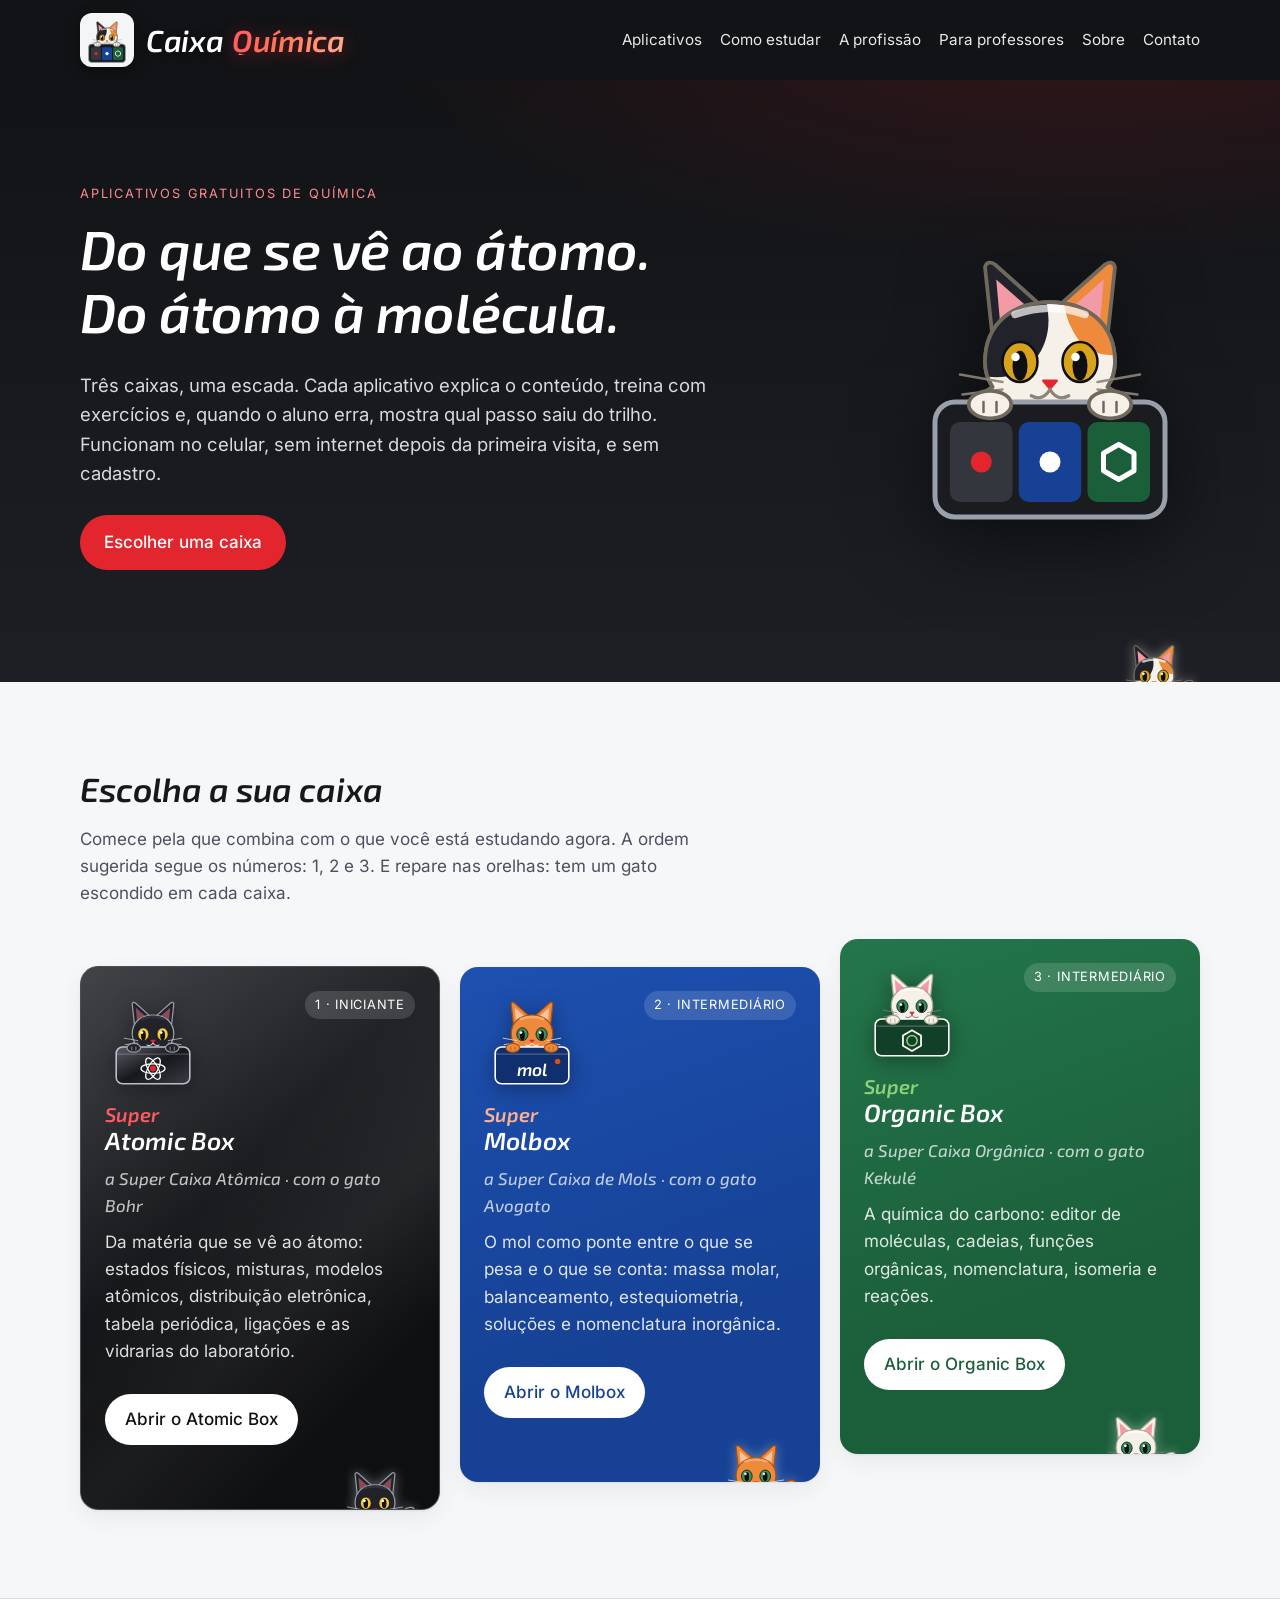
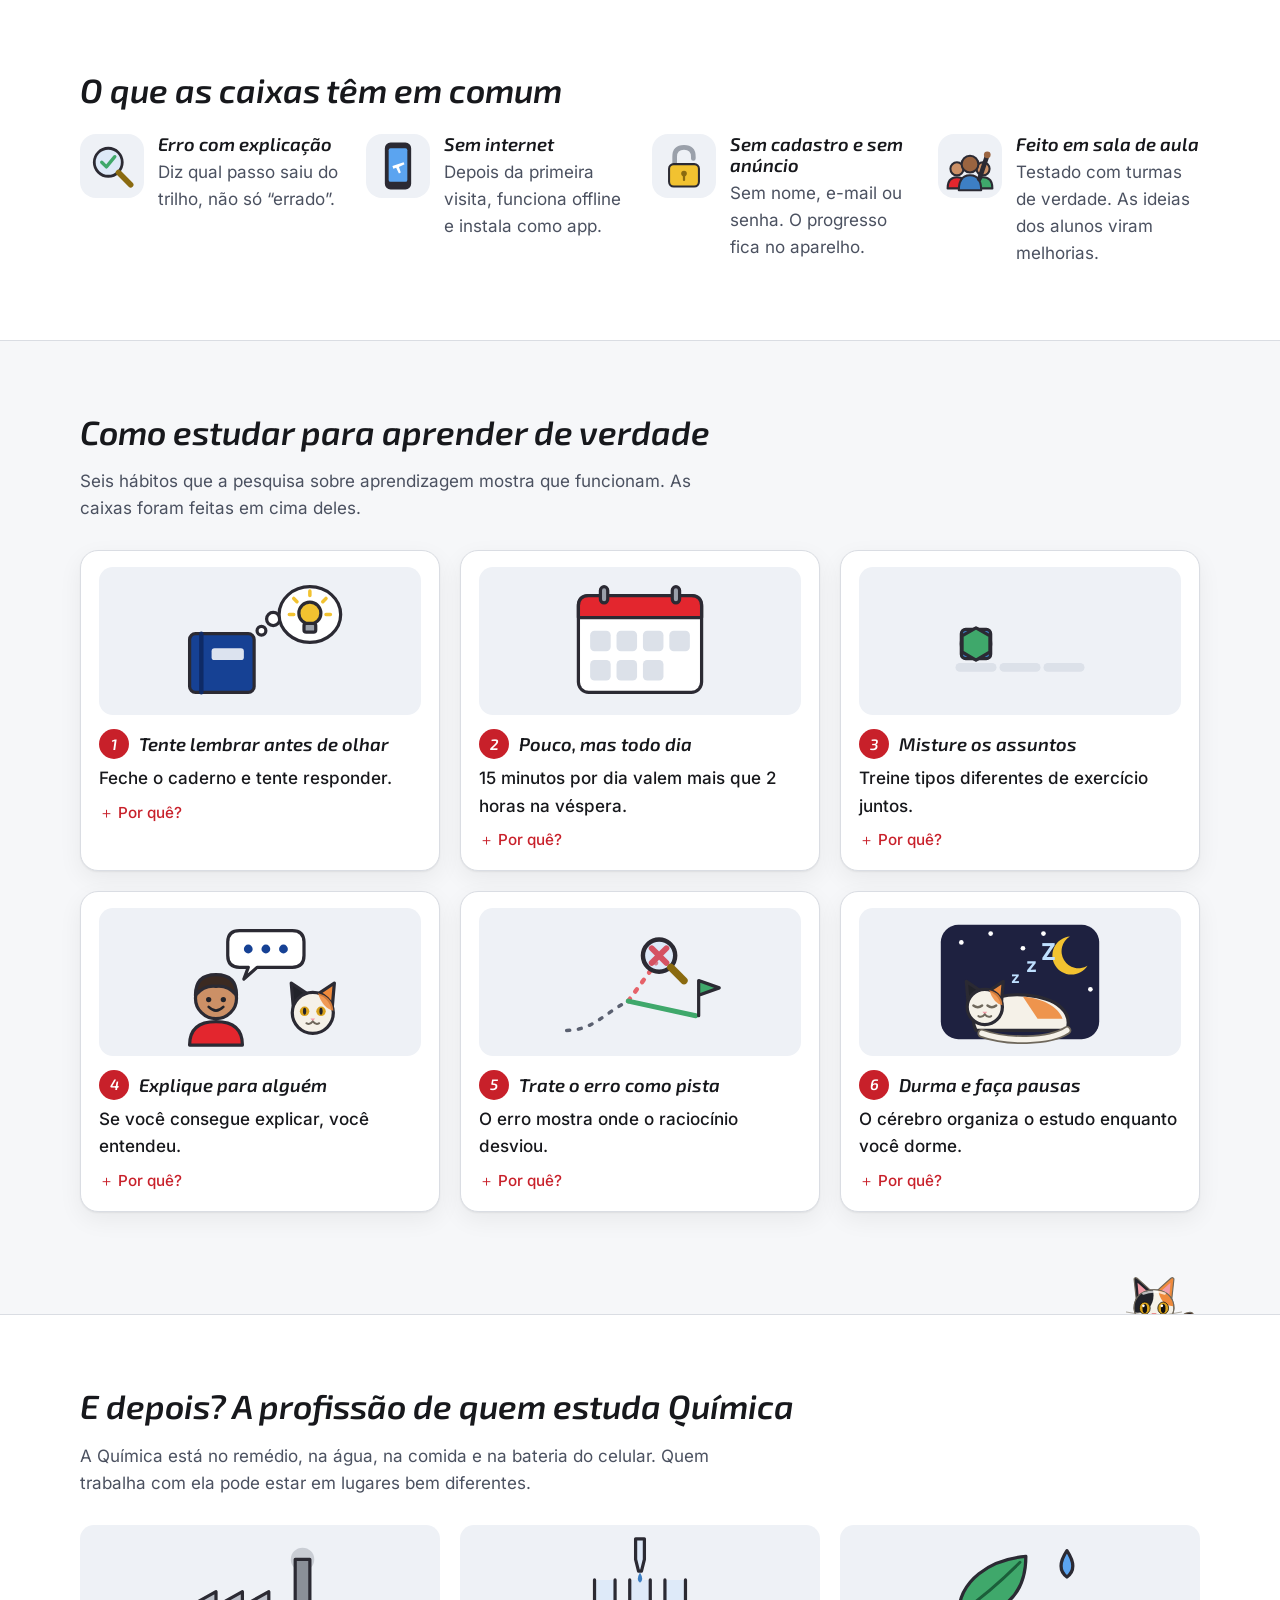
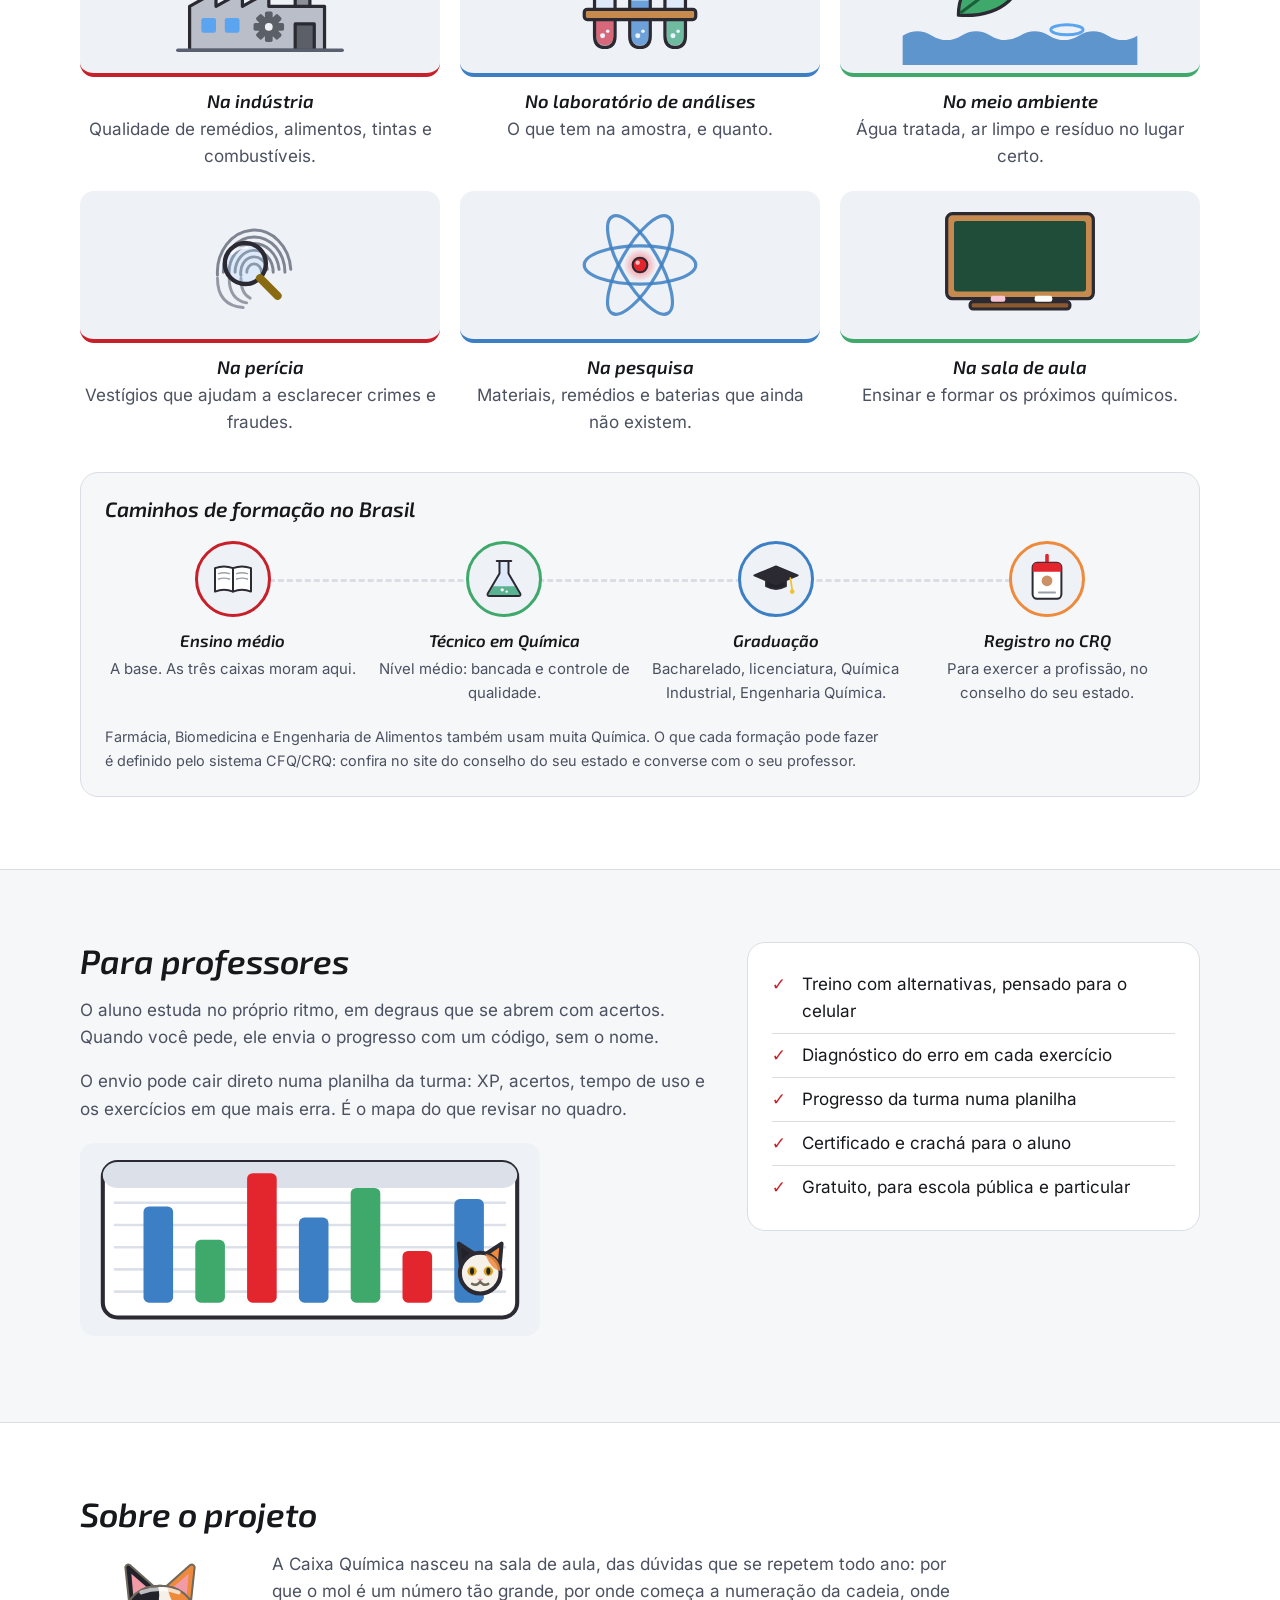
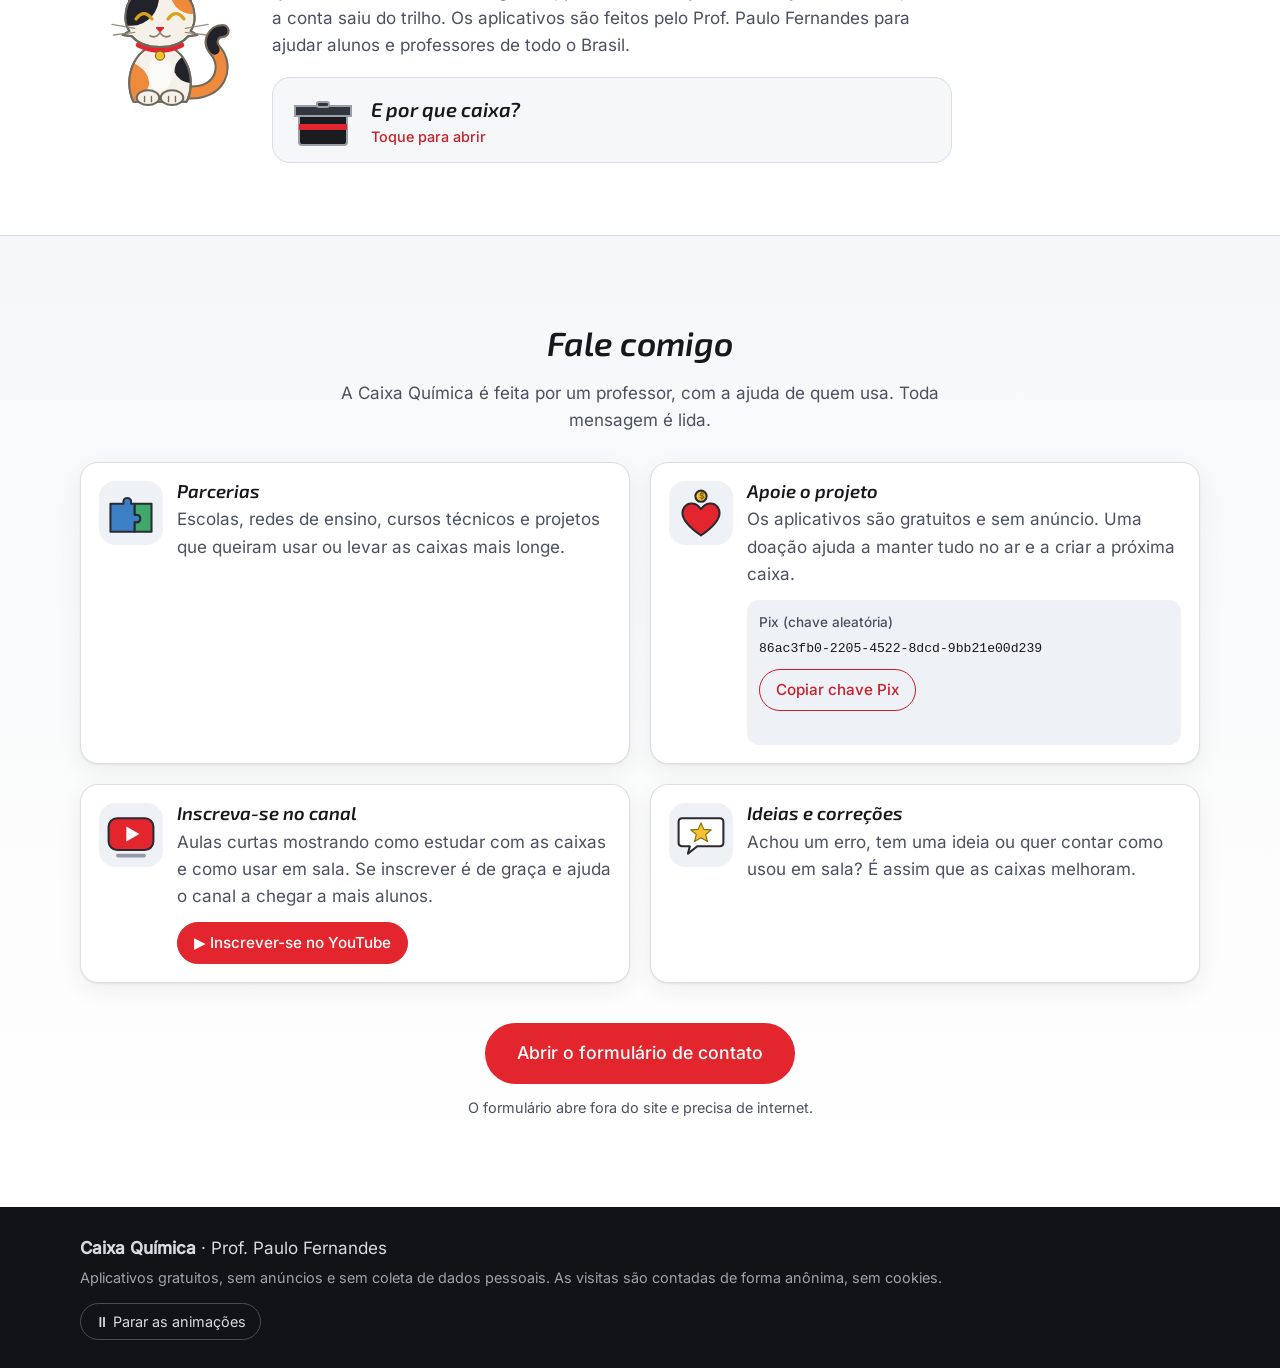
==== commit 9dba6b55: "Sobre: o texto do porquê da caixa fica numa caixinha que abre ao toque Co-Authored-By: Claude Opus 5" ====
--- a/index.html
+++ b/index.html
@@ -253,10 +253,26 @@
           <img class="sobre-gato" data-gato="schrodinger" data-pose="feliz" src="marca/gato-schrodinger.svg" alt="Dinger, o gato arlequim da Caixa Química" width="160" height="160">
           <div>
             <p>A Caixa Química nasceu na sala de aula, das dúvidas que se repetem todo ano: por que o mol é um número tão grande, por onde começa a numeração da cadeia, onde a conta saiu do trilho. Os aplicativos são feitos pelo Prof. Paulo Fernandes para ajudar alunos e professores de todo o Brasil.</p>
-            <p>E por que caixa? Por causa de duas caixas famosas da física quântica. A "partícula na caixa" é o modelo que explica por que o elétron só pode ter certas energias, a base dos níveis de energia que você vai ver no átomo. E no gato de Schrödinger, enquanto ninguém abre a caixa, não dá para saber o que tem lá dentro. Com o estudo é igual: a resposta só aparece quando você abre a caixa. Em cada caixa mora um gato diferente: o Bohr na Atomic Box, o Avogato no Molbox e o Kekulé na Organic Box. E o Dinger, o gato arlequim do nosso logo, tem um pouco de cada um: o branco do Kekulé, o preto do Bohr e o laranja do Avogato. Ele cuida de todas as caixas, esperando você abrir a primeira. O nome completo é Schrödinger, mas os alunos que testaram a Caixa Química logo o apelidaram de Dinger, e o apelido pegou.</p>
+            <details class="caixa-misterio">
+              <summary>
+                <svg class="caixinha" viewBox="0 0 64 56" aria-hidden="true" focusable="false">
+                  <path class="caixinha-fundo" d="M8 22 H56 V50 Q56 53 53 53 H11 Q8 53 8 50 Z"/>
+                  <rect class="caixinha-faixa" x="8" y="32" width="48" height="6"/>
+                  <text class="caixinha-interrogacao" x="32" y="49" text-anchor="middle">?</text>
+                  <g class="caixinha-tampa"><path d="M4 14 H60 V24 H4 Z"/><rect x="26" y="10" width="12" height="5" rx="2"/></g>
+                </svg>
+                <span class="caixa-pergunta">E por que caixa?</span>
+                <span class="caixa-dica">Toque para abrir</span>
+              </summary>
+              <div class="caixa-conteudo">
+                <p>Por causa de duas caixas famosas da física quântica. A "partícula na caixa" é o modelo que explica por que o elétron só pode ter certas energias: a base dos níveis de energia que você vê no átomo.</p>
+                <p>E no gato de Schrödinger, enquanto ninguém abre a caixa, não dá para saber o que tem lá dentro. Com o estudo é igual: a resposta só aparece quando você abre a caixa (como acabou de fazer).</p>
+                <p>Em cada caixa mora um gato: o Bohr na Atomic Box, o Avogato no Molbox e o Kekulé na Organic Box. O Dinger, o arlequim do nosso logo, tem um pouco de cada um (o branco do Kekulé, o preto do Bohr e o laranja do Avogato) e cuida de todas as caixas.</p>
+                <p>O nome completo dele é Schrödinger, mas os alunos que testaram a Caixa Química logo o apelidaram de Dinger, e o apelido pegou.</p>
+              </div>
+            </details>
           </div>
         </div>
-        <!-- Quando houver: link do canal no YouTube e a página "Apoie o projeto" (Pix). -->
       </div>
     </section>
     <!-- Contato: aparece quando o link do formulário estiver em data-formulario (ilustracoes.js). -->
--- a/estilo.css
+++ b/estilo.css
@@ -431,3 +431,25 @@
 .pix-status { display: block; font-size: 0.85rem; color: var(--texto-suave); margin-top: 6px; min-height: 1.2em; }
 .botao-canal { display: inline-flex; align-items: center; margin-top: 12px; text-decoration: none; border-color: #E3262E; color: #FFFFFF; background: #E3262E; }
 .botao-canal:hover { background: #C8202A; border-color: #C8202A; }
+
+/* ---------- E por que caixa? (a caixa que abre) ---------- */
+.caixa-misterio { margin-top: 18px; max-width: 680px; background: var(--fundo); border: 1px solid var(--borda); border-radius: var(--raio); }
+.caixa-misterio summary { display: grid; grid-template-columns: 64px 1fr; column-gap: 16px; align-items: center; padding: 14px 18px; cursor: pointer; list-style: none; border-radius: var(--raio); }
+.caixa-misterio summary::-webkit-details-marker { display: none; }
+.caixa-misterio summary:hover { background: var(--superficie); }
+.caixinha { grid-row: span 2; width: 64px; height: 56px; overflow: visible; }
+.caixinha-fundo { fill: #1B1C1F; stroke: #9AA0AA; stroke-width: 2; }
+.caixinha-faixa { fill: #E3262E; }
+.caixinha-interrogacao { fill: #FFFFFF; font: 700 15px "Exo 2", Inter, sans-serif; opacity: 0; transition: opacity 0.3s; }
+.caixinha-tampa path, .caixinha-tampa rect { fill: #33363C; stroke: #9AA0AA; stroke-width: 2; }
+.caixinha-tampa { transform-box: fill-box; transform-origin: 0% 100%; transition: transform 0.45s cubic-bezier(.3, 1.4, .5, 1); }
+.caixa-misterio[open] .caixinha-tampa { transform: rotate(-38deg) translate(-2px, -4px); }
+.caixa-misterio[open] .caixinha-interrogacao { opacity: 1; }
+.caixa-pergunta { font-family: "Exo 2", Inter, sans-serif; font-style: italic; font-weight: 600; font-size: 1.25rem; color: var(--texto); }
+.caixa-dica { color: var(--destaque); font-size: 0.9rem; font-weight: 500; }
+.caixa-misterio[open] .caixa-dica { display: none; }
+.caixa-conteudo { padding: 0 18px 16px 98px; }
+.caixa-conteudo p:last-child { margin-bottom: 0; }
+@media (max-width: 560px) { .caixa-conteudo { padding: 0 18px 16px; } }
+:root:not(.sem-movimento) .caixa-misterio:not([open]) .caixinha-tampa { animation: caixinha-espia 3.6s ease-in-out infinite; }
+@keyframes caixinha-espia { 0%, 70%, 100% { transform: rotate(0); } 78% { transform: rotate(-12deg); } 86% { transform: rotate(-4deg); } 92% { transform: rotate(-9deg); } }
